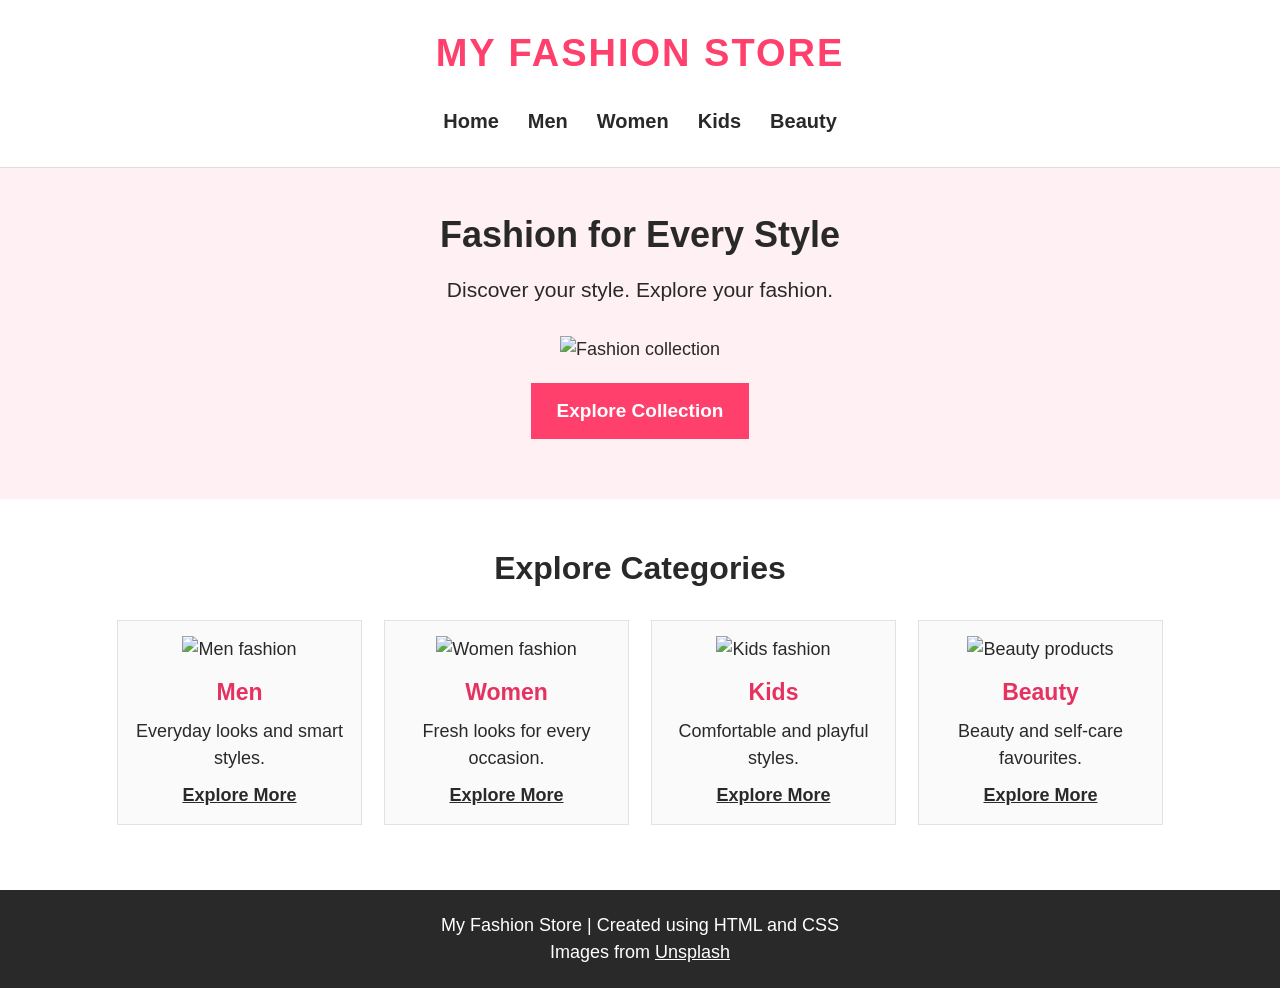
==== index.html @ 070bb487 "Add files via upload" ====
<!DOCTYPE html>
<html lang="en">
<head>
    <meta charset="UTF-8">
    <meta name="viewport" content="width=device-width, initial-scale=1.0">
    <title>My Fashion Store</title>
    <link rel="stylesheet" href="style.css">
</head>
<body>

    <header>
        <h1>MY FASHION STORE</h1>

        <nav>
            <a href="index.html">Home</a>
            <a href="men.html">Men</a>
            <a href="women.html">Women</a>
            <a href="kids.html">Kids</a>
            <a href="beauty.html">Beauty</a>
        </nav>
    </header>

    <main>
        <section class="welcome">
            <h2>Fashion for Every Style</h2>
            <p>Discover your style. Explore your fashion.</p>

            <img class="hero-image"
            src="https://images.unsplash.com/photo-1529139574466-a303027c1d8b?auto=format&fit=crop&w=1400&q=85"
            alt="Fashion collection">

            <p>
                <a class="shop-button" href="women.html">
                    Explore Collection
                </a>
            </p>
        </section>

        <section class="categories">
            <h2>Explore Categories</h2>

            <div class="category-list">

                <div class="category">
                    <img src="https://images.unsplash.com/photo-1516257984-b1b4d707412e?auto=format&fit=crop&w=600&q=80" alt="Men fashion">
                    <h3>Men</h3>
                    <p>Everyday looks and smart styles.</p>
                    <a href="men.html">Explore More</a>
                </div>

                <div class="category">
                    <img src="https://images.unsplash.com/photo-1539109136881-3be0616acf4b?auto=format&fit=crop&w=600&q=80" alt="Women fashion">
                    <h3>Women</h3>
                    <p>Fresh looks for every occasion.</p>
                    <a href="women.html">Explore More</a>
                </div>

                <div class="category">
                    <img src="https://images.unsplash.com/photo-1503919005314-30d93d07d823?auto=format&fit=crop&w=600&q=80" alt="Kids fashion">
                    <h3>Kids</h3>
                    <p>Comfortable and playful styles.</p>
                    <a href="kids.html">Explore More</a>
                </div>

                <div class="category">
                    <img src="https://images.unsplash.com/photo-1596462502278-27bfdc403348?auto=format&fit=crop&w=600&q=80" alt="Beauty products">
                    <h3>Beauty</h3>
                    <p>Beauty and self-care favourites.</p>
                    <a href="beauty.html">Explore More</a>
                </div>

            </div>
        </section>
    </main>

    <footer>
        <p>My Fashion Store | Created using HTML and CSS</p>
        <p>Images from <a href="https://unsplash.com/">Unsplash</a></p>
    </footer>

</body>
</html>
---- style.css ----
* {
    margin: 0;
    padding: 0;
    box-sizing: border-box;
}

body {
    font-family: Arial, sans-serif;
    background-color: #ffffff;
    color: #292929;
    font-size: 18px;
    line-height: 1.5;
}

/* Header */

header {
    background-color: white;
    padding: 25px 18px;
    text-align: center;
    border-bottom: 1px solid #dddddd;
}

header h1 {
    color: #ff3f6c;
    font-size: 38px;
    letter-spacing: 2px;
    margin-bottom: 18px;
}

/* Navigation */

nav a {
    display: inline-block;
    text-decoration: none;
    color: #292929;
    margin: 6px 12px;
    font-size: 20px;
    font-weight: bold;
}

nav a:hover {
    color: #ff3f6c;
}

/* Home Banner */

.welcome {
    background-color: #fff0f4;
    text-align: center;
    padding: 40px 20px;
}

.welcome h2 {
    font-size: 36px;
    margin-bottom: 12px;
}

.welcome p {
    font-size: 21px;
    margin-bottom: 20px;
}

.hero-image {
    width: 88%;
    height: 350px;
    object-fit: cover;
    margin: 10px 0 20px;
}

.shop-button {
    display: inline-block;
    background-color: #ff3f6c;
    color: white;
    padding: 14px 26px;
    text-decoration: none;
    font-size: 19px;
    font-weight: bold;
}

.shop-button:hover {
    background-color: #d92d57;
}

/* Categories and Products */

.categories,
.collection {
    padding: 45px 22px;
    text-align: center;
}

.categories h2,
.collection h2 {
    font-size: 32px;
    margin-bottom: 28px;
}

.category-list,
.product-list {
    display: flex;
    justify-content: center;
    gap: 22px;
    flex-wrap: wrap;
}

.category,
.product {
    background-color: #fafafa;
    border: 1px solid #e2e2e2;
    padding: 15px;
    width: 245px;
    text-align: center;
}

.category img {
    width: 100%;
    height: 200px;
    object-fit: cover;
    margin-bottom: 12px;
}

.product img {
    width: 100%;
    height: 250px;
    object-fit: cover;
    margin-bottom: 12px;
}

.category h3,
.product h3 {
    color: #e63260;
    font-size: 23px;
    margin-bottom: 8px;
}

.category p,
.product p {
    font-size: 18px;
    margin-bottom: 10px;
}

.category a,
.product a {
    color: #292929;
    font-weight: bold;
}

.price {
    font-weight: bold;
    font-size: 19px;
}

/* Collection Heading */

.collection-intro {
    background-color: #fff0f4;
    text-align: center;
    padding: 35px 18px;
}

.collection-intro h2 {
    font-size: 35px;
    margin-bottom: 8px;
}

.collection-intro p {
    font-size: 20px;
}

/* Footer */

footer {
    background-color: #292929;
    color: white;
    text-align: center;
    padding: 22px;
    margin-top: 20px;
}

footer a {
    color: white;
}

/* Mobile Screen */

@media (max-width: 600px) {
    header h1 {
        font-size: 29px;
    }

    nav a {
        font-size: 17px;
        margin: 5px 8px;
    }

    .hero-image {
        width: 100%;
        height: 230px;
    }

    .category,
    .product {
        width: 100%;
        max-width: 340px;
    }
}
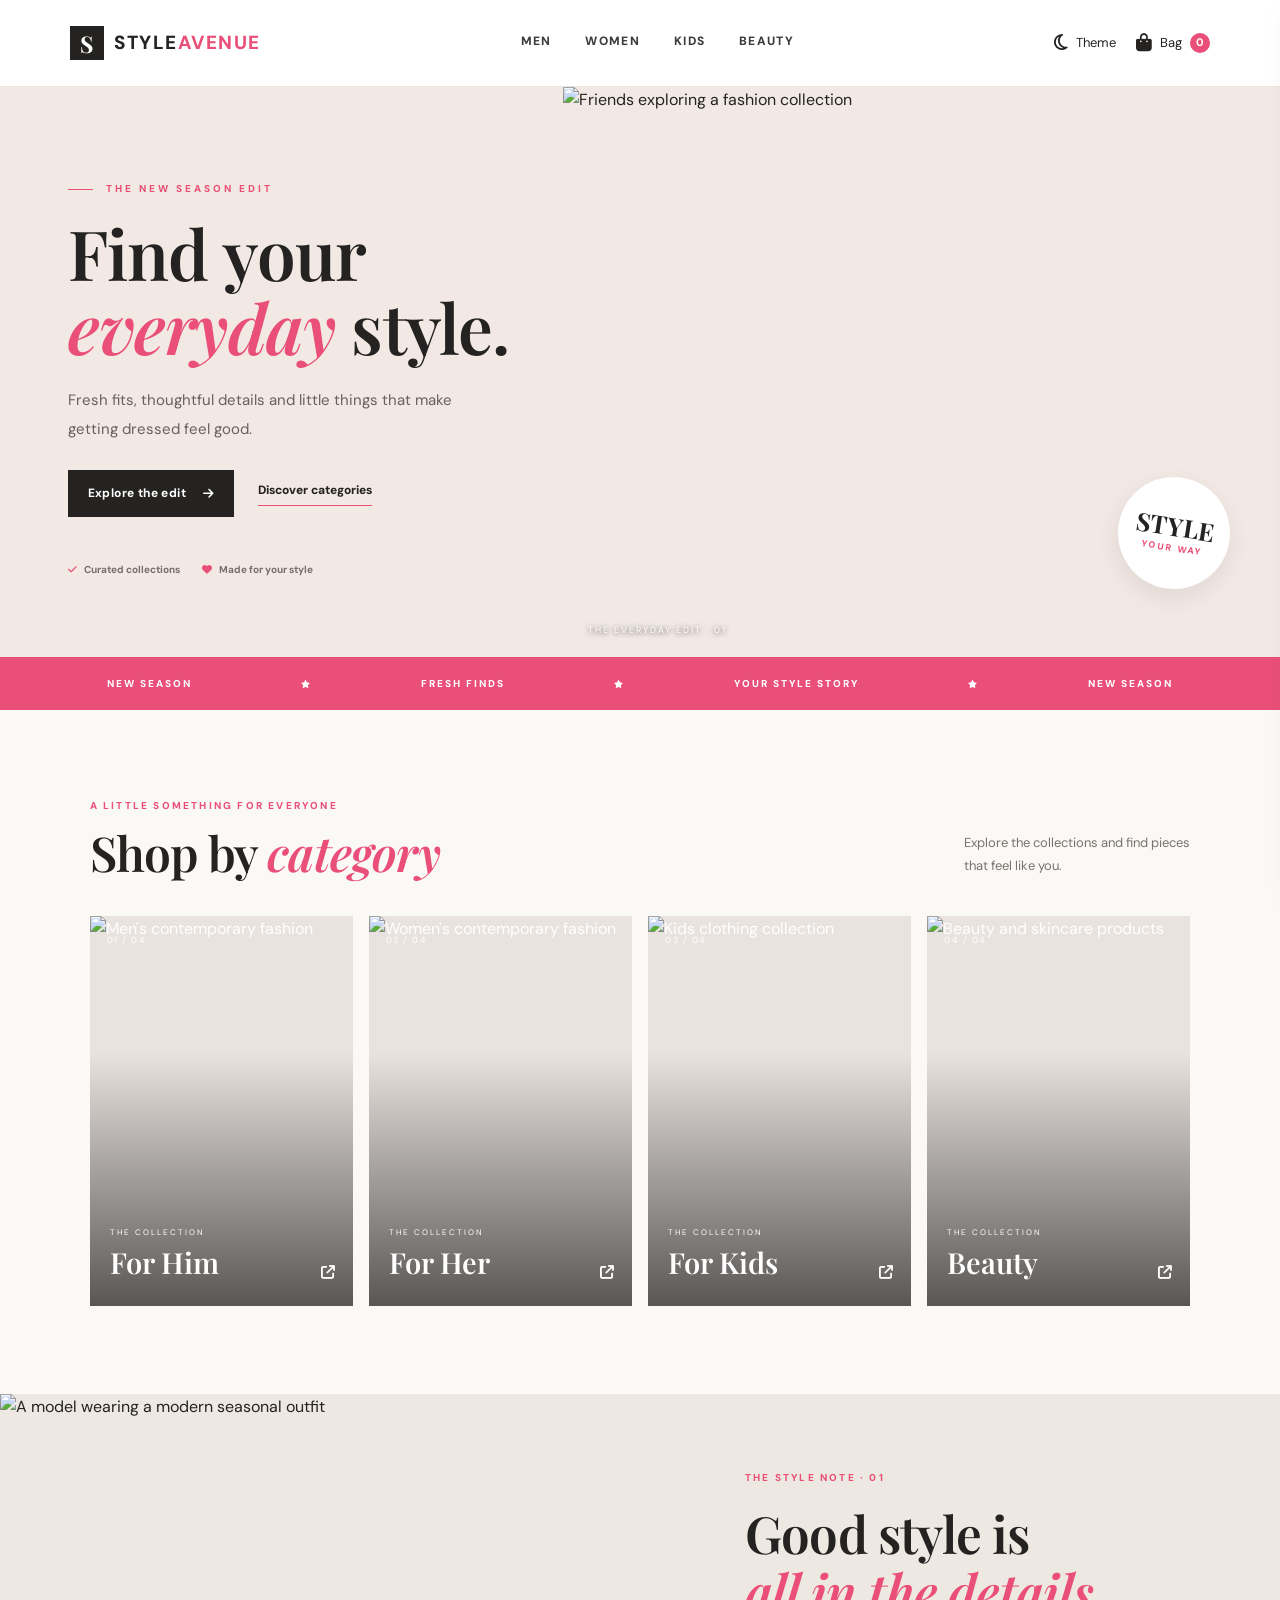
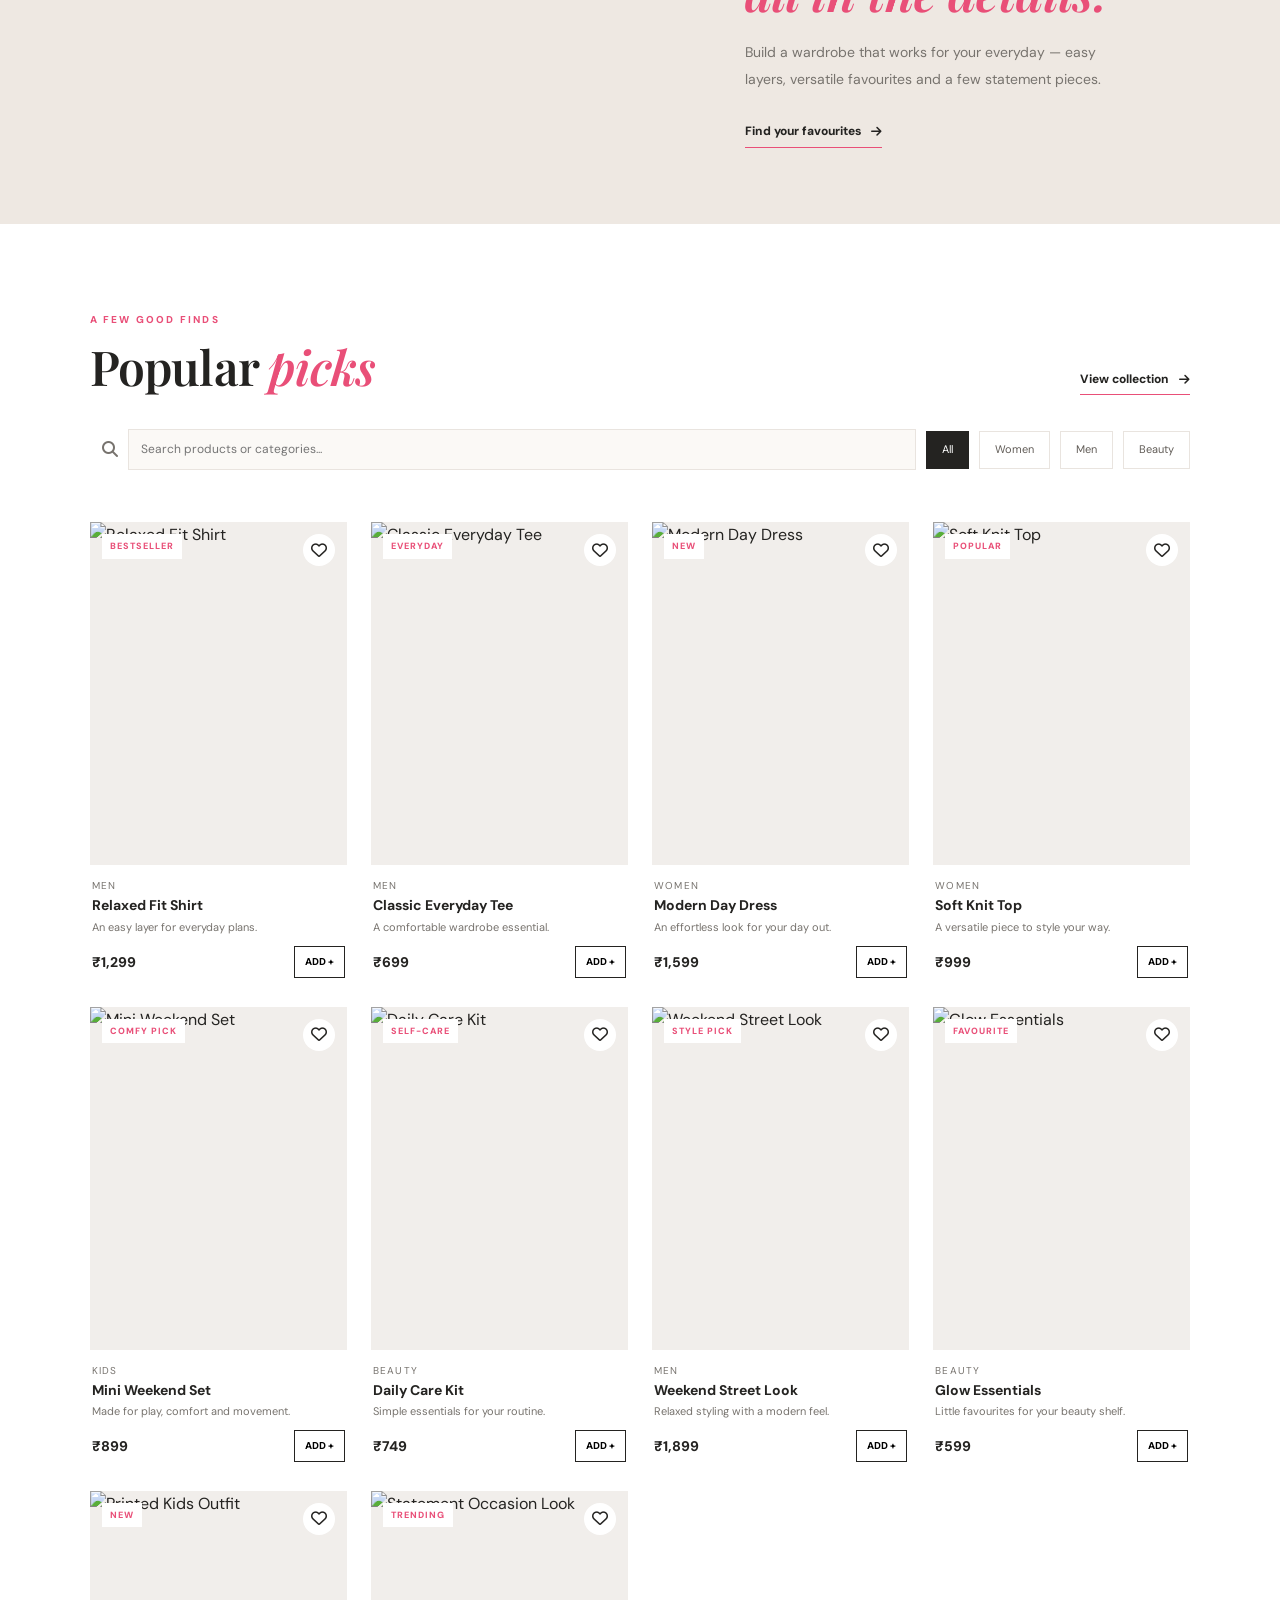
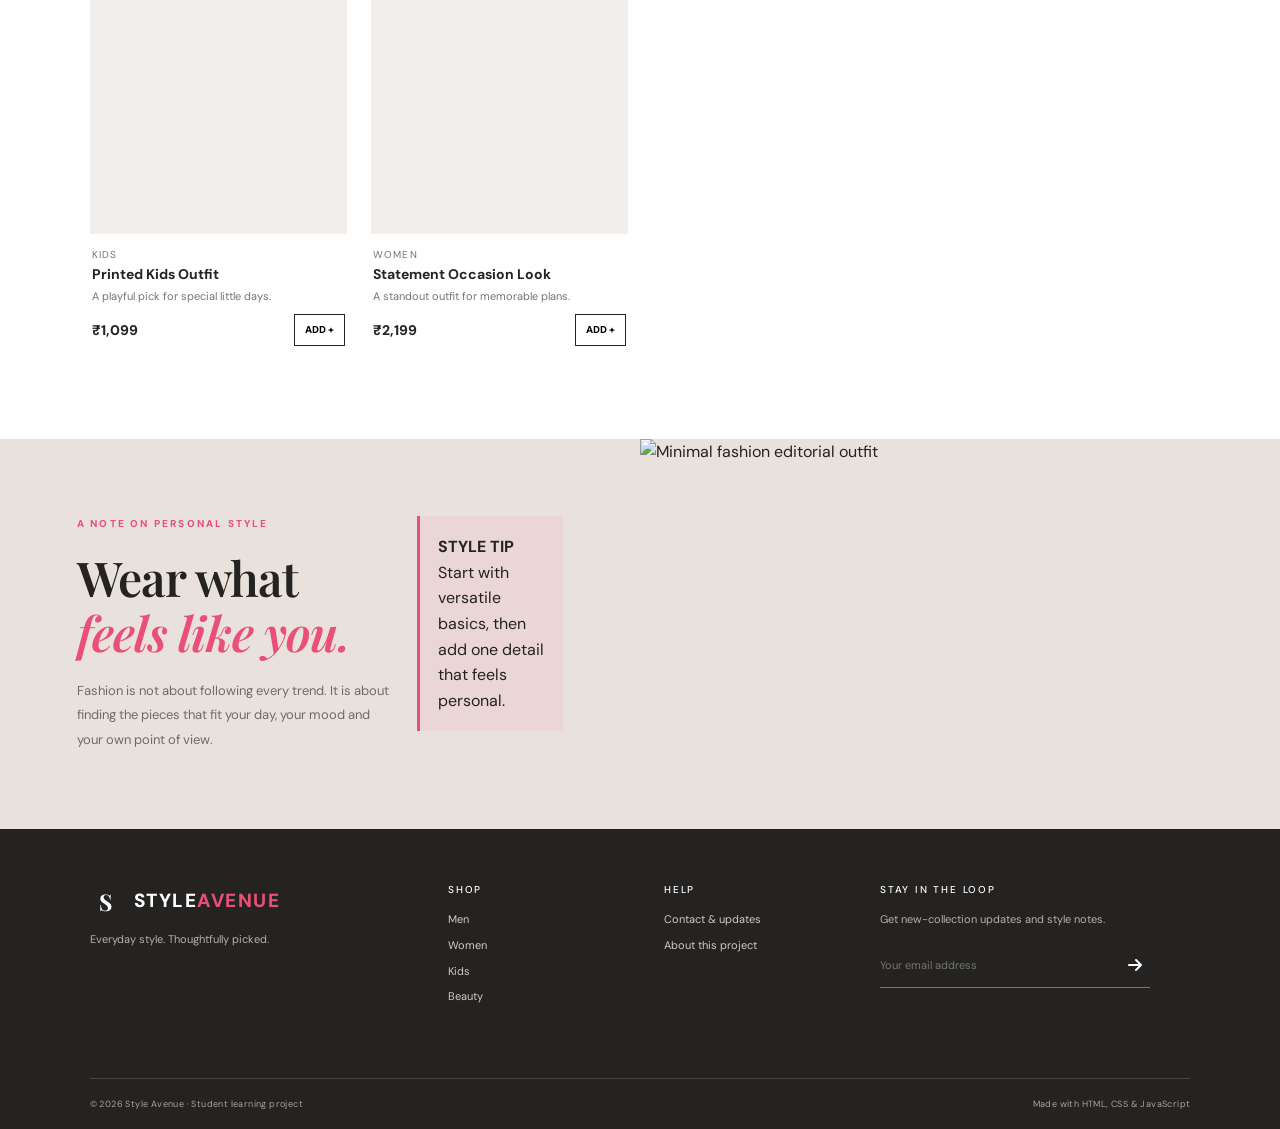
==== commit 5fd2ad79: "Updated Myntra Clone with CSS and JavaScript" ====
--- a/index.html
+++ b/index.html
@@ -1,84 +1,174 @@
-
-<!DOCTYPE html>
-<html lang="en">
-<head>
-    <meta charset="UTF-8">
-    <meta name="viewport" content="width=device-width, initial-scale=1.0">
-    <title>My Fashion Store</title>
-    <link rel="stylesheet" href="style.css">
-</head>
-<body>
-
-    <header>
-        <h1>MY FASHION STORE</h1>
-
-        <nav>
-            <a href="index.html">Home</a>
-            <a href="men.html">Men</a>
-            <a href="women.html">Women</a>
-            <a href="kids.html">Kids</a>
-            <a href="beauty.html">Beauty</a>
-        </nav>
-    </header>
-
-    <main>
-        <section class="welcome">
-            <h2>Fashion for Every Style</h2>
-            <p>Discover your style. Explore your fashion.</p>
-
-            <img class="hero-image"
-            src="https://images.unsplash.com/photo-1529139574466-a303027c1d8b?auto=format&fit=crop&w=1400&q=85"
-            alt="Fashion collection">
-
-            <p>
-                <a class="shop-button" href="women.html">
-                    Explore Collection
-                </a>
-            </p>
-        </section>
-
-        <section class="categories">
-            <h2>Explore Categories</h2>
-
-            <div class="category-list">
-
-                <div class="category">
-                    <img src="https://images.unsplash.com/photo-1516257984-b1b4d707412e?auto=format&fit=crop&w=600&q=80" alt="Men fashion">
-                    <h3>Men</h3>
-                    <p>Everyday looks and smart styles.</p>
-                    <a href="men.html">Explore More</a>
-                </div>
-
-                <div class="category">
-                    <img src="https://images.unsplash.com/photo-1539109136881-3be0616acf4b?auto=format&fit=crop&w=600&q=80" alt="Women fashion">
-                    <h3>Women</h3>
-                    <p>Fresh looks for every occasion.</p>
-                    <a href="women.html">Explore More</a>
-                </div>
-
-                <div class="category">
-                    <img src="https://images.unsplash.com/photo-1503919005314-30d93d07d823?auto=format&fit=crop&w=600&q=80" alt="Kids fashion">
-                    <h3>Kids</h3>
-                    <p>Comfortable and playful styles.</p>
-                    <a href="kids.html">Explore More</a>
-                </div>
-
-                <div class="category">
-                    <img src="https://images.unsplash.com/photo-1596462502278-27bfdc403348?auto=format&fit=crop&w=600&q=80" alt="Beauty products">
-                    <h3>Beauty</h3>
-                    <p>Beauty and self-care favourites.</p>
-                    <a href="beauty.html">Explore More</a>
-                </div>
-
-            </div>
-        </section>
-    </main>
-
-    <footer>
-        <p>My Fashion Store | Created using HTML and CSS</p>
-        <p>Images from <a href="https://unsplash.com/">Unsplash</a></p>
-    </footer>
-
-</body>
-</html>
-
+<!DOCTYPE html>
+<html lang="en">
+
+<head>
+  <meta charset="UTF-8">
+  <meta name="viewport" content="width=device-width, initial-scale=1.0">
+  <meta name="description"
+    content="Explore thoughtfully selected fashion, everyday essentials and beauty at Style Avenue.">
+  <link rel="preconnect" href="https://fonts.googleapis.com">
+  <link rel="preconnect" href="https://fonts.gstatic.com" crossorigin>
+  <link
+    href="https://fonts.googleapis.com/css2?family=DM+Sans:wght@400;500;600;700;800&family=Playfair+Display:wght@600;700&display=swap"
+    rel="stylesheet">
+  <link rel="stylesheet" href="https://cdnjs.cloudflare.com/ajax/libs/font-awesome/6.5.2/css/all.min.css">
+  <link href="https://cdn.jsdelivr.net/npm/bootstrap@5.3.3/dist/css/bootstrap.min.css" rel="stylesheet">
+  <link rel="stylesheet" href="style.css">
+  <title>Style Avenue | Fashion & Lifestyle</title>
+  <style>
+    /* Internal CSS example: a small home-page-only detail */
+    .home-eyebrow {
+      letter-spacing: 3px;
+    }
+  </style>
+</head>
+
+<body data-page="home">
+  <header class="site-header">
+    <div class="top-line container-fluid">
+      <a class="brand" href="index.html" aria-label="Style Avenue home"><span
+          class="brand-mark">S</span><span>STYLE<span class="brand-accent">AVENUE</span></span></a>
+      <nav class="main-nav" aria-label="Main navigation">
+        <a href="men.html">MEN</a><a href="women.html">WOMEN</a><a href="kids.html">KIDS</a><a
+          href="beauty.html">BEAUTY</a>
+      </nav>
+      <div class="header-actions"><button class="icon-action" id="themeButton" type="button"
+          aria-label="Change theme"><i class="fa-regular fa-moon"></i><span>Theme</span></button><button
+          class="icon-action cart-action" id="cartButton" type="button"><i
+            class="fa-solid fa-bag-shopping"></i><span>Bag</span><b id="cartCount">0</b></button></div>
+    </div>
+    <div class="mobile-nav"><a href="index.html">Home</a><a href="men.html">Men</a><a href="women.html">Women</a><a
+        href="kids.html">Kids</a><a href="beauty.html">Beauty</a></div>
+  </header>
+  <main>
+    <section class="hero-section">
+      <div class="hero-copy">
+        <p class="eyebrow home-eyebrow"><span></span> THE NEW SEASON EDIT</p>
+        <h1>Find your<br><em>everyday</em> style.</h1>
+        <p class="hero-description">Fresh fits, thoughtful details and little things that make getting dressed feel
+          good.</p>
+        <div class="hero-buttons"><a class="primary-button" href="women.html">Explore the edit <i
+              class="fa-solid fa-arrow-right"></i></a><a class="text-link" href="#categories">Discover categories</a>
+        </div>
+        <div class="hero-proof"><span><i class="fa-solid fa-check"></i> Curated collections</span><span><i
+              class="fa-solid fa-heart"></i> Made for your style</span></div>
+      </div>
+      <div class="hero-visual"><img
+          src="https://images.unsplash.com/photo-1483985988355-763728e1935b?auto=format&fit=crop&w=1200&q=85"
+          alt="Friends exploring a fashion collection">
+        <div class="hero-sticker"><strong>STYLE</strong><span style="color:#e94f78;">YOUR WAY</span></div>
+        <div class="hero-caption">THE EVERYDAY EDIT · 01</div>
+      </div>
+    </section>
+    <section class="ticker"><span>NEW SEASON</span><i class="fa-solid fa-star"></i><span>FRESH FINDS</span><i
+        class="fa-solid fa-star"></i><span>YOUR STYLE STORY</span><i class="fa-solid fa-star"></i><span>NEW
+        SEASON</span></section>
+    <section class="category-section section-wrap" id="categories">
+      <div class="section-heading">
+        <div>
+          <p class="eyebrow">A LITTLE SOMETHING FOR EVERYONE</p>
+          <h2>Shop by <em>category</em></h2>
+        </div>
+        <p>Explore the collections and find pieces<br>that feel like you.</p>
+      </div>
+      <div class="category-grid">
+        <a class="category-tile tile-men" href="men.html"><img
+            src="https://images.unsplash.com/photo-1516257984-b1b4d707412e?auto=format&fit=crop&w=900&q=85"
+            alt="Men's contemporary fashion"><span class="tile-number">01 / 04</span><span class="tile-label"><small>THE
+              COLLECTION</small><strong>For Him</strong><i
+              class="fa-solid fa-arrow-up-right-from-square"></i></span></a>
+        <a class="category-tile tile-women" href="women.html"><img
+            src="https://images.unsplash.com/photo-1539109136881-3be0616acf4f?auto=format&fit=crop&w=900&q=85"
+            alt="Women's contemporary fashion"><span class="tile-number">02 / 04</span><span
+            class="tile-label"><small>THE COLLECTION</small><strong>For Her</strong><i
+              class="fa-solid fa-arrow-up-right-from-square"></i></span></a>
+        <a class="category-tile tile-kids" href="kids.html"><img
+            src="https://images.unsplash.com/photo-1503919005314-30d93d07d823?auto=format&fit=crop&w=900&q=85"
+            alt="Kids clothing collection"><span class="tile-number">03 / 04</span><span class="tile-label"><small>THE
+              COLLECTION</small><strong>For Kids</strong><i
+              class="fa-solid fa-arrow-up-right-from-square"></i></span></a>
+        <a class="category-tile tile-beauty" href="beauty.html"><img
+            src="https://images.unsplash.com/photo-1596462502278-27bfdc403348?auto=format&fit=crop&w=900&q=85"
+            alt="Beauty and skincare products"><span class="tile-number">04 / 04</span><span
+            class="tile-label"><small>THE COLLECTION</small><strong>Beauty</strong><i
+              class="fa-solid fa-arrow-up-right-from-square"></i></span></a>
+      </div>
+    </section>
+    <section class="home-feature">
+      <div class="feature-image"><img
+          src="https://images.unsplash.com/photo-1529139574466-a303027c1d8b?auto=format&fit=crop&w=1100&q=85"
+          alt="A model wearing a modern seasonal outfit"></div>
+      <div class="feature-copy">
+        <p class="eyebrow">THE STYLE NOTE · 01</p>
+        <h2>Good style is<br><em>all in the details.</em></h2>
+        <p>Build a wardrobe that works for your everyday — easy layers, versatile favourites and a few statement pieces.
+        </p><a class="text-link" href="women.html">Find your favourites <i class="fa-solid fa-arrow-right"></i></a>
+      </div>
+    </section>
+    <section class="product-section section-wrap">
+      <div class="section-heading">
+        <div>
+          <p class="eyebrow">A FEW GOOD FINDS</p>
+          <h2>Popular <em>picks</em></h2>
+        </div><a class="text-link" href="women.html">View collection <i class="fa-solid fa-arrow-right"></i></a>
+      </div>
+      <div class="filter-bar"><label for="productSearch"><i class="fa-solid fa-magnifying-glass"></i></label><input
+          id="productSearch" type="search" placeholder="Search products or categories..."><button
+          class="filter-chip active" data-filter="all">All</button><button class="filter-chip"
+          data-filter="women">Women</button><button class="filter-chip" data-filter="men">Men</button><button
+          class="filter-chip" data-filter="beauty">Beauty</button></div>
+      <div class="product-grid row g-4" id="productGrid"></div>
+      <p class="no-results" id="noResults">No products match your search. Try another word.</p>
+    </section>
+    <section class="editorial-strip">
+      <div class="editorial-copy">
+        <aside class="style-tip"><strong>STYLE TIP</strong><br>Start with versatile basics, then add one detail that
+          feels personal.</aside>
+        <p class="eyebrow">A NOTE ON PERSONAL STYLE</p>
+        <h2>Wear what<br><em>feels like you.</em></h2>
+        <p class="editorial-text">Fashion is not about following every trend. It is about finding the pieces that fit
+          your day, your mood and your own point of view.</p>
+      </div><img src="https://images.unsplash.com/photo-1485230895905-ec40ba36b9bc?auto=format&fit=crop&w=1000&q=85"
+        alt="Minimal fashion editorial outfit">
+    </section>
+  </main>
+  <footer class="site-footer">
+    <div class="footer-main container-fluid">
+      <div><a class="brand footer-brand" href="index.html"><span class="brand-mark">S</span><span>STYLE<span
+              class="brand-accent">AVENUE</span></span></a>
+        <p>Everyday style. Thoughtfully picked.</p>
+      </div>
+      <div>
+        <h3>SHOP</h3><a href="men.html">Men</a><a href="women.html">Women</a><a href="kids.html">Kids</a><a
+          href="beauty.html">Beauty</a>
+      </div>
+      <div>
+        <h3>HELP</h3><a href="#newsletter">Contact & updates</a><a href="#footer-note">About this project</a>
+      </div>
+      <div>
+        <h3>STAY IN THE LOOP</h3>
+        <p>Get new-collection updates and style notes.</p>
+        <form id="newsletterForm" class="newsletter-form"><label class="visually-hidden" for="emailInput">Email
+            address</label><input id="emailInput" type="email" placeholder="Your email address" required><button
+            type="submit" aria-label="Subscribe"><i class="fa-solid fa-arrow-right"></i></button></form>
+        <p id="formMessage" class="form-message" aria-live="polite"></p>
+      </div>
+    </div>
+    <div class="footer-bottom" id="footer-note"><span>© 2026 Style Avenue · Student learning project</span><span>Made
+        with HTML, CSS & JavaScript</span></div>
+  </footer>
+  <div class="toast" id="toast" role="status" aria-live="polite"></div>
+  <div class="cart-panel" id="cartPanel" aria-label="Shopping bag">
+    <div class="cart-panel-head">
+      <h2>Your Bag</h2><button id="closeCart" aria-label="Close bag"><i class="fa-solid fa-xmark"></i></button>
+    </div>
+    <div id="cartItems">
+      <p class="empty-cart">Your bag is waiting for something lovely.</p>
+    </div>
+    <div class="cart-total"><span>Subtotal</span><strong id="cartTotal">₹0</strong></div>
+    <p class="demo-note">Demo bag only — checkout and payment are not enabled.</p>
+  </div>
+  <script src="script.js"></script>
+</body>
+
+</html>
--- a/style.css
+++ b/style.css
@@ -1,208 +1,1167 @@
-
-* {
-    margin: 0;
-    padding: 0;
-    box-sizing: border-box;
-}
-
-body {
-    font-family: Arial, sans-serif;
-    background-color: #ffffff;
-    color: #292929;
-    font-size: 18px;
-    line-height: 1.5;
-}
-
-/* Header */
-
-header {
-    background-color: white;
-    padding: 25px 18px;
-    text-align: center;
-    border-bottom: 1px solid #dddddd;
-}
-
-header h1 {
-    color: #ff3f6c;
-    font-size: 38px;
-    letter-spacing: 2px;
-    margin-bottom: 18px;
-}
-
-/* Navigation */
-
-nav a {
-    display: inline-block;
-    text-decoration: none;
-    color: #292929;
-    margin: 6px 12px;
-    font-size: 20px;
-    font-weight: bold;
-}
-
-nav a:hover {
-    color: #ff3f6c;
-}
-
-/* Home Banner */
-
-.welcome {
-    background-color: #fff0f4;
-    text-align: center;
-    padding: 40px 20px;
-}
-
-.welcome h2 {
-    font-size: 36px;
-    margin-bottom: 12px;
-}
-
-.welcome p {
-    font-size: 21px;
-    margin-bottom: 20px;
-}
-
-.hero-image {
-    width: 88%;
-    height: 350px;
-    object-fit: cover;
-    margin: 10px 0 20px;
-}
-
-.shop-button {
-    display: inline-block;
-    background-color: #ff3f6c;
-    color: white;
-    padding: 14px 26px;
-    text-decoration: none;
-    font-size: 19px;
-    font-weight: bold;
-}
-
-.shop-button:hover {
-    background-color: #d92d57;
-}
-
-/* Categories and Products */
-
-.categories,
-.collection {
-    padding: 45px 22px;
-    text-align: center;
-}
-
-.categories h2,
-.collection h2 {
-    font-size: 32px;
-    margin-bottom: 28px;
-}
-
-.category-list,
-.product-list {
-    display: flex;
-    justify-content: center;
-    gap: 22px;
-    flex-wrap: wrap;
-}
-
-.category,
-.product {
-    background-color: #fafafa;
-    border: 1px solid #e2e2e2;
-    padding: 15px;
-    width: 245px;
-    text-align: center;
-}
-
-.category img {
-    width: 100%;
-    height: 200px;
-    object-fit: cover;
-    margin-bottom: 12px;
-}
-
-.product img {
-    width: 100%;
-    height: 250px;
-    object-fit: cover;
-    margin-bottom: 12px;
-}
-
-.category h3,
-.product h3 {
-    color: #e63260;
-    font-size: 23px;
-    margin-bottom: 8px;
-}
-
-.category p,
-.product p {
-    font-size: 18px;
-    margin-bottom: 10px;
-}
-
-.category a,
-.product a {
-    color: #292929;
-    font-weight: bold;
-}
-
-.price {
-    font-weight: bold;
-    font-size: 19px;
-}
-
-/* Collection Heading */
-
-.collection-intro {
-    background-color: #fff0f4;
-    text-align: center;
-    padding: 35px 18px;
-}
-
-.collection-intro h2 {
-    font-size: 35px;
-    margin-bottom: 8px;
-}
-
-.collection-intro p {
-    font-size: 20px;
-}
-
-/* Footer */
-
-footer {
-    background-color: #292929;
-    color: white;
-    text-align: center;
-    padding: 22px;
-    margin-top: 20px;
-}
-
-footer a {
-    color: white;
-}
-
-/* Mobile Screen */
-
-@media (max-width: 600px) {
-    header h1 {
-        font-size: 29px;
-    }
-
-    nav a {
-        font-size: 17px;
-        margin: 5px 8px;
-    }
-
-    .hero-image {
-        width: 100%;
-        height: 230px;
-    }
-
-    .category,
-    .product {
-        width: 100%;
-        max-width: 340px;
-    }
-}
+/* STYLE AVENUE — shared stylesheet */
+/* Universal selector and element selectors */
+* {
+    margin: 0;
+    padding: 0;
+    box-sizing: border-box;
+}
+
+:root {
+    --ink: #242321;
+    --muted: #77736e;
+    --paper: #fbf9f6;
+    --pink: #e94f78;
+    --rose: #f8e8e9;
+    --line: #e9e4df;
+    --serif: 'Playfair Display', Georgia, serif;
+}
+
+html {
+    scroll-behavior: smooth;
+}
+
+body {
+    font-family: 'DM Sans', Arial, sans-serif;
+    color: var(--ink);
+    background: var(--paper);
+    font-size: 16px;
+    line-height: 1.6;
+}
+
+a {
+    color: inherit;
+    text-decoration: none;
+}
+
+img {
+    display: block;
+    max-width: 100%;
+}
+
+button,
+input {
+    font: inherit;
+}
+
+button {
+    cursor: pointer;
+}
+
+/* Group selector */
+h1,
+h2,
+h3,
+p {
+    margin-top: 0;
+}
+
+.container-fluid {
+    padding-left: 5.5%;
+    padding-right: 5.5%;
+}
+
+.site-header {
+    background: rgba(255, 255, 255, .96);
+    border-bottom: 1px solid var(--line);
+    position: relative;
+    z-index: 5;
+}
+
+.top-line {
+    min-height: 86px;
+    display: flex;
+    align-items: center;
+    justify-content: space-between;
+    gap: 24px;
+}
+
+.brand {
+    display: inline-flex;
+    align-items: center;
+    gap: 10px;
+    font-size: 19px;
+    font-weight: 800;
+    letter-spacing: 1.5px;
+    white-space: nowrap;
+}
+
+.brand-mark {
+    width: 34px;
+    height: 34px;
+    display: inline-grid;
+    place-items: center;
+    background: var(--ink);
+    color: white;
+    font-family: var(--serif);
+    font-size: 23px;
+    font-weight: 700;
+}
+
+.brand-accent {
+    color: var(--pink);
+}
+
+.main-nav {
+    display: flex;
+    flex-grow: 1;
+    align-items: center;
+    justify-content: center;
+    gap: 34px;
+}
+
+/* Descendant selector and ID selector */
+.site-header nav a {
+    transition: color .2s;
+}
+
+#footer-note {
+    letter-spacing: .4px;
+}
+
+.main-nav a {
+    color: #3d3a37;
+    font-size: 12px;
+    font-weight: 800;
+    letter-spacing: 1.3px;
+    padding: 32px 0;
+    border-bottom: 2px solid transparent;
+}
+
+.main-nav a:hover,
+.main-nav a:focus {
+    color: var(--pink);
+    border-color: var(--pink);
+}
+
+.header-actions {
+    display: flex;
+    flex-shrink: 0;
+    align-items: center;
+    gap: 20px;
+}
+
+.icon-action {
+    border: 0;
+    background: transparent;
+    color: var(--ink);
+    display: flex;
+    align-items: center;
+    gap: 8px;
+    font-size: 13px;
+}
+
+.icon-action i {
+    font-size: 18px;
+}
+
+.cart-action b {
+    background: var(--pink);
+    color: white;
+    border-radius: 50%;
+    min-width: 20px;
+    height: 20px;
+    display: inline-grid;
+    place-items: center;
+    font-size: 11px;
+}
+
+.mobile-nav {
+    display: none;
+}
+
+.hero-section {
+    display: grid;
+    grid-template-columns: .88fr 1.12fr;
+    min-height: 570px;
+    background: #f2e8e4;
+}
+
+.hero-copy {
+    padding: 80px 8% 65px 12%;
+    align-self: center;
+}
+
+.eyebrow {
+    color: var(--pink);
+    font-size: 10px;
+    font-weight: 800;
+    letter-spacing: 2.2px;
+    margin-bottom: 18px;
+}
+
+.eyebrow span {
+    display: inline-block;
+    width: 25px;
+    height: 1px;
+    background: var(--pink);
+    vertical-align: middle;
+    margin-right: 8px;
+}
+
+h1,
+h2 {
+    font-family: var(--serif);
+    font-weight: 600;
+    letter-spacing: -.8px;
+}
+
+.hero-copy h1 {
+    font-size: clamp(48px, 5.4vw, 76px);
+    line-height: 1.08;
+    margin-bottom: 22px;
+}
+
+h1 em,
+h2 em {
+    color: var(--pink);
+    font-weight: 600;
+}
+
+.hero-description {
+    color: #68615d;
+    max-width: 390px;
+    font-size: 15px;
+    line-height: 1.9;
+    margin-bottom: 27px;
+}
+
+.hero-buttons {
+    display: flex;
+    align-items: center;
+    gap: 24px;
+    flex-wrap: wrap;
+}
+
+.primary-button {
+    display: inline-flex;
+    align-items: center;
+    gap: 17px;
+    padding: 14px 20px;
+    background: var(--ink);
+    color: white;
+    font-size: 12px;
+    font-weight: 700;
+    letter-spacing: .4px;
+    transition: .2s;
+}
+
+.primary-button:hover {
+    background: var(--pink);
+    color: white;
+}
+
+.text-link {
+    display: inline-flex;
+    align-items: center;
+    gap: 10px;
+    color: var(--ink);
+    font-size: 12px;
+    font-weight: 800;
+    border-bottom: 1px solid var(--pink);
+    padding-bottom: 5px;
+}
+
+.text-link:hover {
+    color: var(--pink);
+}
+
+.hero-proof {
+    display: flex;
+    gap: 22px;
+    margin-top: 45px;
+    color: #756e69;
+    font-size: 10px;
+    font-weight: 700;
+    flex-wrap: wrap;
+}
+
+.hero-proof i {
+    color: var(--pink);
+    margin-right: 5px;
+}
+
+.hero-visual {
+    min-height: 570px;
+    position: relative;
+    overflow: hidden;
+}
+
+.hero-visual img {
+    width: 100%;
+    height: 100%;
+    object-fit: cover;
+    object-position: center 35%;
+}
+
+.hero-sticker {
+    position: absolute;
+    right: 7%;
+    bottom: 12%;
+    width: 112px;
+    height: 112px;
+    border-radius: 50%;
+    background: #fff;
+    display: flex;
+    flex-direction: column;
+    justify-content: center;
+    align-items: center;
+    transform: rotate(9deg);
+    box-shadow: 0 8px 25px rgba(0, 0, 0, .08);
+}
+
+.hero-sticker strong {
+    font-family: var(--serif);
+    font-size: 25px;
+    line-height: 1.2;
+}
+
+.hero-sticker span {
+    color: var(--pink);
+    font-size: 9px;
+    letter-spacing: 2px;
+    font-weight: 800;
+}
+
+.hero-caption {
+    position: absolute;
+    bottom: 20px;
+    left: 25px;
+    color: white;
+    font-size: 9px;
+    letter-spacing: 2px;
+    text-shadow: 0 1px 5px #333;
+}
+
+.ticker {
+    flex-direction: row;
+    align-content: center;
+    min-height: 53px;
+    background: var(--pink);
+    color: white;
+    display: flex;
+    justify-content: space-evenly;
+    align-items: center;
+    gap: 12px;
+    font-size: 10px;
+    font-weight: 800;
+    letter-spacing: 2px;
+    flex-wrap: wrap;
+    padding: 10px;
+}
+
+.ticker i {
+    font-size: 8px;
+}
+
+.section-wrap {
+    padding: 88px 7%;
+}
+
+.section-heading {
+    display: flex;
+    align-items: end;
+    justify-content: space-between;
+    gap: 25px;
+    margin-bottom: 34px;
+}
+
+.section-heading .eyebrow {
+    margin-bottom: 10px;
+}
+
+.section-heading h2 {
+    font-size: clamp(34px, 4vw, 48px);
+    margin: 0;
+    line-height: 1.2;
+}
+
+.section-heading>p {
+    color: var(--muted);
+    font-size: 13px;
+    line-height: 1.8;
+    margin-bottom: 4px;
+}
+
+.category-grid {
+    display: grid;
+    grid-template-columns: repeat(4, 1fr);
+    gap: 16px;
+}
+
+.category-tile {
+    position: relative;
+    height: 390px;
+    overflow: hidden;
+    background: #e9e3df;
+    color: white;
+}
+
+.category-tile:after {
+    content: '';
+    position: absolute;
+    inset: 35% 0 0;
+    background: linear-gradient(transparent, rgba(0, 0, 0, .62));
+}
+
+.category-tile img {
+    width: 100%;
+    height: 100%;
+    object-fit: cover;
+    transition: transform .5s;
+}
+
+.category-tile:hover img {
+    transform: scale(1.06);
+}
+
+.tile-number {
+    position: absolute;
+    top: 17px;
+    left: 17px;
+    z-index: 1;
+    font-size: 9px;
+    letter-spacing: 1.5px;
+}
+
+.tile-label {
+    align-self: end;
+    position: absolute;
+    bottom: 20px;
+    left: 20px;
+    right: 18px;
+    z-index: 1;
+    display: flex;
+    flex-direction: column;
+}
+
+.tile-label small {
+    font-size: 8px;
+    letter-spacing: 2px;
+}
+
+.tile-label strong {
+    font-family: var(--serif);
+    font-size: 29px;
+    font-weight: 600;
+}
+
+.tile-label i {
+    position: absolute;
+    right: 0;
+    bottom: 7px;
+    font-size: 14px;
+}
+
+.home-feature {
+    display: grid;
+    grid-template-columns: 1.05fr .95fr;
+    background: #eee8e2;
+    min-height: 430px;
+}
+
+.feature-image {
+    min-height: 430px;
+    overflow: hidden;
+}
+
+.feature-image img {
+    width: 100%;
+    height: 100%;
+    object-fit: cover;
+}
+
+.feature-copy {
+    padding: 65px 12%;
+    align-self: center;
+}
+
+.feature-copy h2 {
+    font-size: clamp(38px, 4vw, 54px);
+    line-height: 1.15;
+    margin-bottom: 18px;
+}
+
+.feature-copy>p:not(.eyebrow) {
+    color: var(--muted);
+    font-size: 14px;
+    line-height: 1.9;
+    margin-bottom: 25px;
+    max-width: 390px;
+}
+
+.product-section {
+    background: #fff;
+}
+
+.filter-bar {
+    display: flex;
+    align-items: center;
+    gap: 10px;
+    margin-bottom: 28px;
+    flex-wrap: wrap;
+}
+
+.filter-bar>label {
+    color: var(--muted);
+    padding-left: 12px;
+}
+
+.filter-bar input {
+    border: 1px solid var(--line);
+    background: var(--paper);
+    min-width: 220px;
+    flex: 1;
+    padding: 10px 12px;
+    outline: none;
+    font-size: 12px;
+}
+
+.filter-bar input:focus {
+    border-color: var(--pink);
+}
+
+.filter-chip {
+    background: white;
+    border: 1px solid var(--line);
+    padding: 9px 15px;
+    color: #625d58;
+    font-size: 11px;
+}
+
+.filter-chip.active,
+.filter-chip:hover {
+    background: var(--ink);
+    color: white;
+    border-color: var(--ink);
+}
+
+.product-grid {
+    margin-top: 0;
+}
+
+.product-card {
+    border: 0;
+    background: transparent;
+    height: 100%;
+}
+
+.product-image-wrap {
+    position: relative;
+    overflow: hidden;
+    background: #f1eeeb;
+    aspect-ratio: 3 / 4;
+}
+
+.product-image-wrap img {
+    width: 100%;
+    height: 100%;
+    object-fit: cover;
+    transition: transform .4s;
+}
+
+.product-card:hover .product-image-wrap img {
+    transform: scale(1.045);
+}
+
+.product-tag {
+    position: absolute;
+    top: 12px;
+    left: 12px;
+    padding: 5px 8px;
+    background: white;
+    color: var(--pink);
+    font-size: 9px;
+    font-weight: 800;
+    letter-spacing: 1px;
+}
+
+.wishlist-button {
+    position: absolute;
+    right: 12px;
+    top: 12px;
+    width: 32px;
+    height: 32px;
+    border: 0;
+    border-radius: 50%;
+    background: white;
+    color: var(--ink);
+}
+
+.wishlist-button.active {
+    color: var(--pink);
+}
+
+.product-info {
+    padding: 13px 2px 5px;
+}
+
+.product-category {
+    color: var(--muted);
+    font-size: 10px;
+    text-transform: uppercase;
+    letter-spacing: 1.2px;
+    margin-bottom: 3px;
+}
+
+.product-info h3 {
+    font-size: 14px;
+    font-weight: 700;
+    margin-bottom: 5px;
+}
+
+.product-description {
+    color: var(--muted);
+    font-size: 11px;
+    margin-bottom: 9px;
+}
+
+.product-bottom {
+    display: flex;
+    align-items: center;
+    justify-content: space-between;
+    gap: 8px;
+}
+
+.product-price {
+    font-size: 14px;
+    font-weight: 800;
+}
+
+.add-button {
+    border: 1px solid var(--ink);
+    background: transparent;
+    padding: 7px 10px;
+    font-size: 10px;
+    font-weight: 800;
+}
+
+.add-button:hover {
+    background: var(--ink);
+    color: white;
+}
+
+.no-results {
+    display: none;
+    color: var(--muted);
+    text-align: center;
+    padding: 30px;
+    font-size: 13px;
+}
+
+.editorial-strip {
+    background: #e9e2dc;
+    display: grid;
+    grid-template-columns: 1fr 1fr;
+    min-height: 390px;
+}
+
+.editorial-copy {
+    padding: 60px 12%;
+    align-self: center;
+}
+
+.editorial-copy h2 {
+    font-size: 48px;
+    line-height: 1.15;
+}
+
+.editorial-text {
+    max-width: 400px;
+    color: #716a64;
+    font-size: 13px;
+    line-height: 1.9;
+    margin: 18px 0 0;
+}
+
+.editorial-strip>img {
+    width: 100%;
+    height: 390px;
+    object-fit: cover;
+}
+
+/* Collection pages */
+.collection-hero {
+    display: grid;
+    grid-template-columns: 1fr 1fr;
+    min-height: 390px;
+    background: #f0e6e2;
+}
+
+.collection-hero-copy {
+    padding: 65px 8% 60px 14%;
+    align-self: center;
+}
+
+.collection-hero h1 {
+    font-size: clamp(46px, 5vw, 68px);
+    line-height: 1.05;
+    margin-bottom: 17px;
+}
+
+.collection-hero-copy>p:not(.eyebrow) {
+    color: var(--muted);
+    max-width: 390px;
+    font-size: 14px;
+    line-height: 1.9;
+    margin-bottom: 22px;
+}
+
+.collection-hero-image {
+    min-height: 390px;
+    overflow: hidden;
+}
+
+.collection-hero-image img {
+    width: 100%;
+    height: 100%;
+    object-fit: cover;
+}
+
+.collection-men {
+    background: #e8e9e6;
+}
+
+.collection-kids {
+    background: #f3e8df;
+}
+
+.collection-beauty {
+    background: #f3e5e7;
+}
+
+.collection-products {
+    background: white;
+}
+
+.result-count {
+    color: var(--muted);
+    font-size: 11px;
+    margin-left: auto;
+}
+
+.collection-note {
+    background: #f0e6e2;
+    text-align: center;
+    padding: 65px 20px;
+}
+
+.collection-note h2 {
+    font-size: 43px;
+    line-height: 1.15;
+    margin-bottom: 20px;
+}
+
+/* Float property: editorial side note on wide screens */
+.style-tip {
+    float: right;
+    width: 30%;
+    margin: 0 0 18px 24px;
+    padding: 18px;
+    background: rgba(233, 79, 120, .08);
+    border-left: 3px solid var(--pink);
+}
+
+.site-footer {
+    background: #252321;
+    color: white;
+    padding: 55px 7% 0;
+}
+
+.footer-main {
+    display: grid;
+    grid-template-columns: 1.25fr .7fr .7fr 1.2fr;
+    gap: 35px;
+    padding: 0 0 45px;
+}
+
+.footer-brand {
+    color: white;
+}
+
+.footer-main p {
+    color: #b7b0aa;
+    font-size: 11px;
+    margin-top: 12px;
+}
+
+.footer-main h3 {
+    font-size: 10px;
+    letter-spacing: 1.8px;
+    margin-bottom: 15px;
+}
+
+.footer-main>div>a:not(.brand) {
+    display: block;
+    color: #d0cbc6;
+    font-size: 11px;
+    margin: 8px 0;
+}
+
+.newsletter-form {
+    display: flex;
+    border-bottom: 1px solid #777;
+    max-width: 270px;
+}
+
+.newsletter-form input {
+    flex: 1;
+    min-width: 0;
+    background: transparent;
+    border: 0;
+    outline: 0;
+    color: white;
+    padding: 10px 0;
+    font-size: 11px;
+}
+
+.newsletter-form button {
+    background: transparent;
+    color: white;
+    border: 0;
+    padding: 8px;
+}
+
+.form-message {
+    min-height: 17px;
+    color: #f5a5b8 !important;
+}
+
+.footer-bottom {
+    border-top: 1px solid #484441;
+    padding: 18px 0;
+    display: flex;
+    justify-content: space-between;
+    gap: 15px;
+    color: #aaa39d;
+    font-size: 9px;
+    letter-spacing: .4px;
+}
+
+/* Visibility property is used for the accessible hidden label */
+.visually-hidden {
+    position: absolute;
+    width: 1px;
+    height: 1px;
+    padding: 0;
+    margin: -1px;
+    overflow: hidden;
+    clip: rect(0, 0, 0, 0);
+    white-space: nowrap;
+    border: 0;
+}
+
+.toast {
+    position: fixed;
+    bottom: 22px;
+    left: 50%;
+    transform: translate(-50%, 20px);
+    background: var(--ink);
+    color: white;
+    padding: 12px 20px;
+    font-size: 12px;
+    opacity: 0;
+    visibility: hidden;
+    transition: .25s;
+    z-index: 20;
+}
+
+.toast.show {
+    opacity: 1;
+    visibility: visible;
+    transform: translate(-50%, 0);
+}
+
+.cart-panel {
+    position: fixed;
+    top: 0;
+    right: -420px;
+    width: min(390px, 100%);
+    height: 100vh;
+    background: white;
+    z-index: 30;
+    padding: 25px;
+    box-shadow: -8px 0 35px rgba(0, 0, 0, .12);
+    transition: right .3s;
+    overflow-y: auto;
+}
+
+.cart-panel.open {
+    right: 0;
+}
+
+.cart-panel-head {
+    display: flex;
+    justify-content: space-between;
+    align-items: center;
+    border-bottom: 1px solid var(--line);
+    padding-bottom: 15px;
+}
+
+.cart-panel-head h2 {
+    font-size: 27px;
+}
+
+.cart-panel-head button {
+    background: transparent;
+    border: 0;
+    font-size: 20px;
+}
+
+.empty-cart {
+    color: var(--muted);
+    font-size: 13px;
+    padding: 30px 0;
+}
+
+.cart-row {
+    display: flex;
+    justify-content: space-between;
+    gap: 12px;
+    border-bottom: 1px solid var(--line);
+    padding: 14px 0;
+    font-size: 12px;
+}
+
+.cart-total {
+    display: flex;
+    justify-content: space-between;
+    padding: 18px 0;
+    font-size: 14px;
+}
+
+.demo-note {
+    color: var(--muted);
+    font-size: 10px;
+    background: var(--paper);
+    padding: 10px;
+}
+
+.dark-theme {
+    --ink: #f4efea;
+    --paper: #242321;
+    --muted: #b9b0a8;
+    --line: #49433f;
+    background: #242321;
+    color: #f4efea;
+}
+
+.dark-theme .site-header,
+.dark-theme .product-section,
+.dark-theme .product-card,
+.dark-theme .cart-panel {
+    background: #302d2a;
+    color: #f4efea;
+}
+
+.dark-theme .main-nav a,
+.dark-theme .icon-action {
+    color: #f4efea;
+}
+
+.dark-theme .filter-bar input,
+.dark-theme .filter-chip {
+    background: #393531;
+    color: #f4efea;
+    border-color: #5a514b;
+}
+
+.dark-theme .add-button {
+    color: #f4efea;
+    border-color: #f4efea;
+}
+
+/* Responsive layout */
+@media (max-width: 900px) {
+    .main-nav {
+        gap: 16px;
+    }
+
+    .hero-copy {
+        padding-left: 8%;
+    }
+
+    .category-grid {
+        grid-template-columns: repeat(2, 1fr);
+    }
+
+    .category-tile {
+        height: 340px;
+    }
+
+    .footer-main {
+        grid-template-columns: repeat(2, 1fr);
+    }
+
+    .collection-hero-copy {
+        padding-left: 8%;
+    }
+}
+
+@media (max-width: 600px) {
+    .ticker {
+        flex-wrap: wrap;
+        justify-content: center;
+    }
+
+    .container-fluid {
+        padding-left: 5%;
+        padding-right: 5%;
+    }
+
+    .top-line {
+        min-height: 70px;
+    }
+
+    .brand {
+        font-size: 15px;
+    }
+
+    .brand-mark {
+        width: 30px;
+        height: 30px;
+    }
+
+    .main-nav {
+        display: none;
+    }
+
+    .header-actions {
+        gap: 13px;
+    }
+
+    .icon-action span {
+        display: none;
+    }
+
+    .mobile-nav {
+        display: flex;
+        justify-content: space-around;
+        gap: 5px;
+        padding: 11px 4px;
+        border-top: 1px solid var(--line);
+    }
+
+    .mobile-nav a {
+        font-size: 10px;
+        font-weight: 800;
+    }
+
+    .hero-section,
+    .home-feature,
+    .editorial-strip,
+    .collection-hero {
+        grid-template-columns: 1fr;
+    }
+
+    .hero-copy {
+        padding: 55px 7% 38px;
+    }
+
+    .hero-visual {
+        min-height: 360px;
+        height: 360px;
+    }
+
+    .hero-proof {
+        margin-top: 28px;
+    }
+
+    .ticker {
+        font-size: 8px;
+    }
+
+    .section-wrap {
+        padding: 58px 6%;
+    }
+
+    .section-heading {
+        align-items: flex-start;
+        flex-direction: column;
+        gap: 12px;
+    }
+
+    .section-heading h2 {
+        font-size: 36px;
+    }
+
+    .category-grid {
+        grid-template-columns: repeat(2, 1fr);
+        gap: 9px;
+    }
+
+    .category-tile {
+        height: 260px;
+    }
+
+    .tile-label {
+        left: 12px;
+        bottom: 13px;
+    }
+
+    .tile-label strong {
+        font-size: 23px;
+    }
+
+    .tile-number {
+        top: 12px;
+        left: 12px;
+    }
+
+    .feature-image {
+        min-height: 280px;
+        height: 280px;
+    }
+
+    .feature-copy {
+        padding: 45px 7%;
+    }
+
+    .editorial-copy {
+        padding: 45px 7%;
+    }
+
+    .editorial-copy h2 {
+        font-size: 39px;
+    }
+
+    .editorial-strip>img {
+        height: 280px;
+    }
+
+    .collection-hero-copy {
+        padding: 50px 7%;
+    }
+
+    .collection-hero-image {
+        min-height: 300px;
+        height: 300px;
+    }
+
+    .filter-bar input {
+        min-width: 100%;
+        order: 2;
+    }
+
+    .filter-bar>label {
+        padding-left: 0;
+    }
+
+    .filter-chip {
+        padding: 8px 11px;
+    }
+
+    .footer-main {
+        grid-template-columns: 1fr 1fr;
+        gap: 28px 18px;
+    }
+
+    .footer-bottom {
+        flex-direction: column;
+    }
+
+    .style-tip {
+        float: none;
+        width: 100%;
+        margin: 15px 0;
+    }
+}
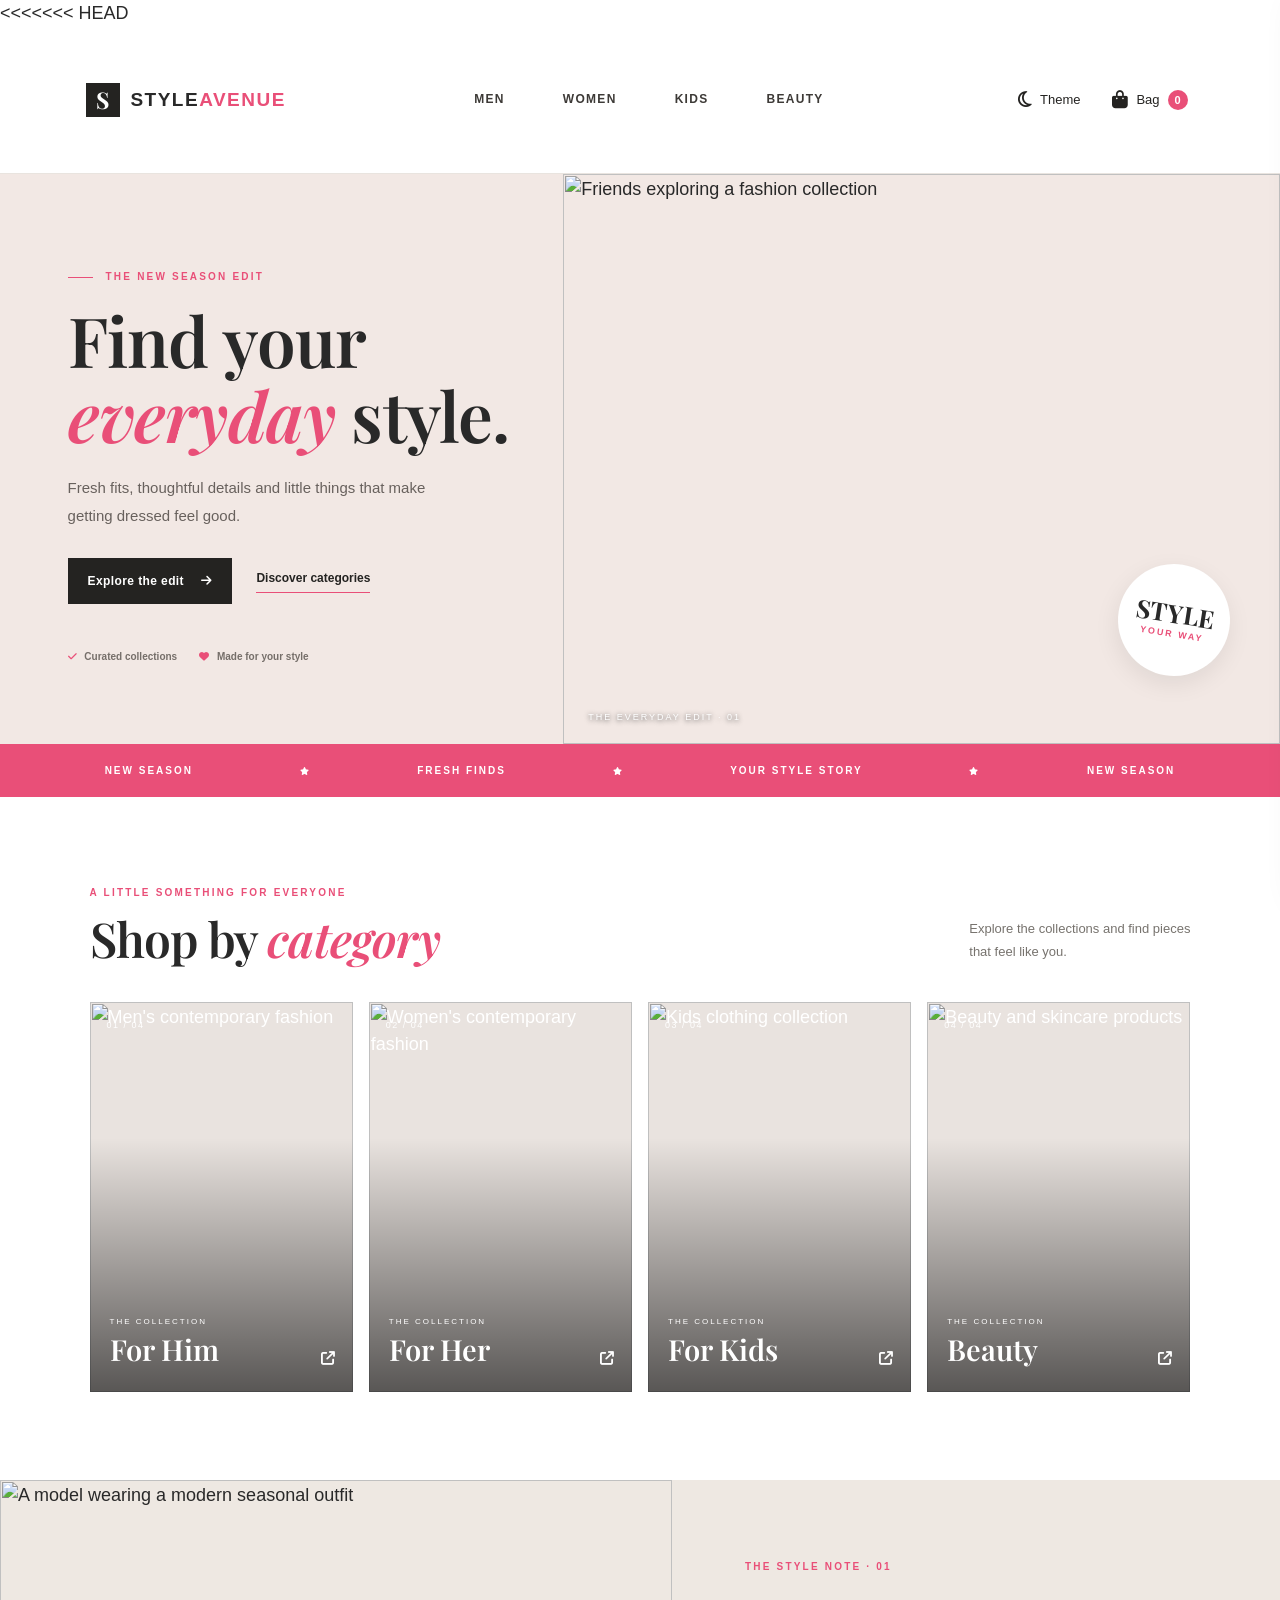
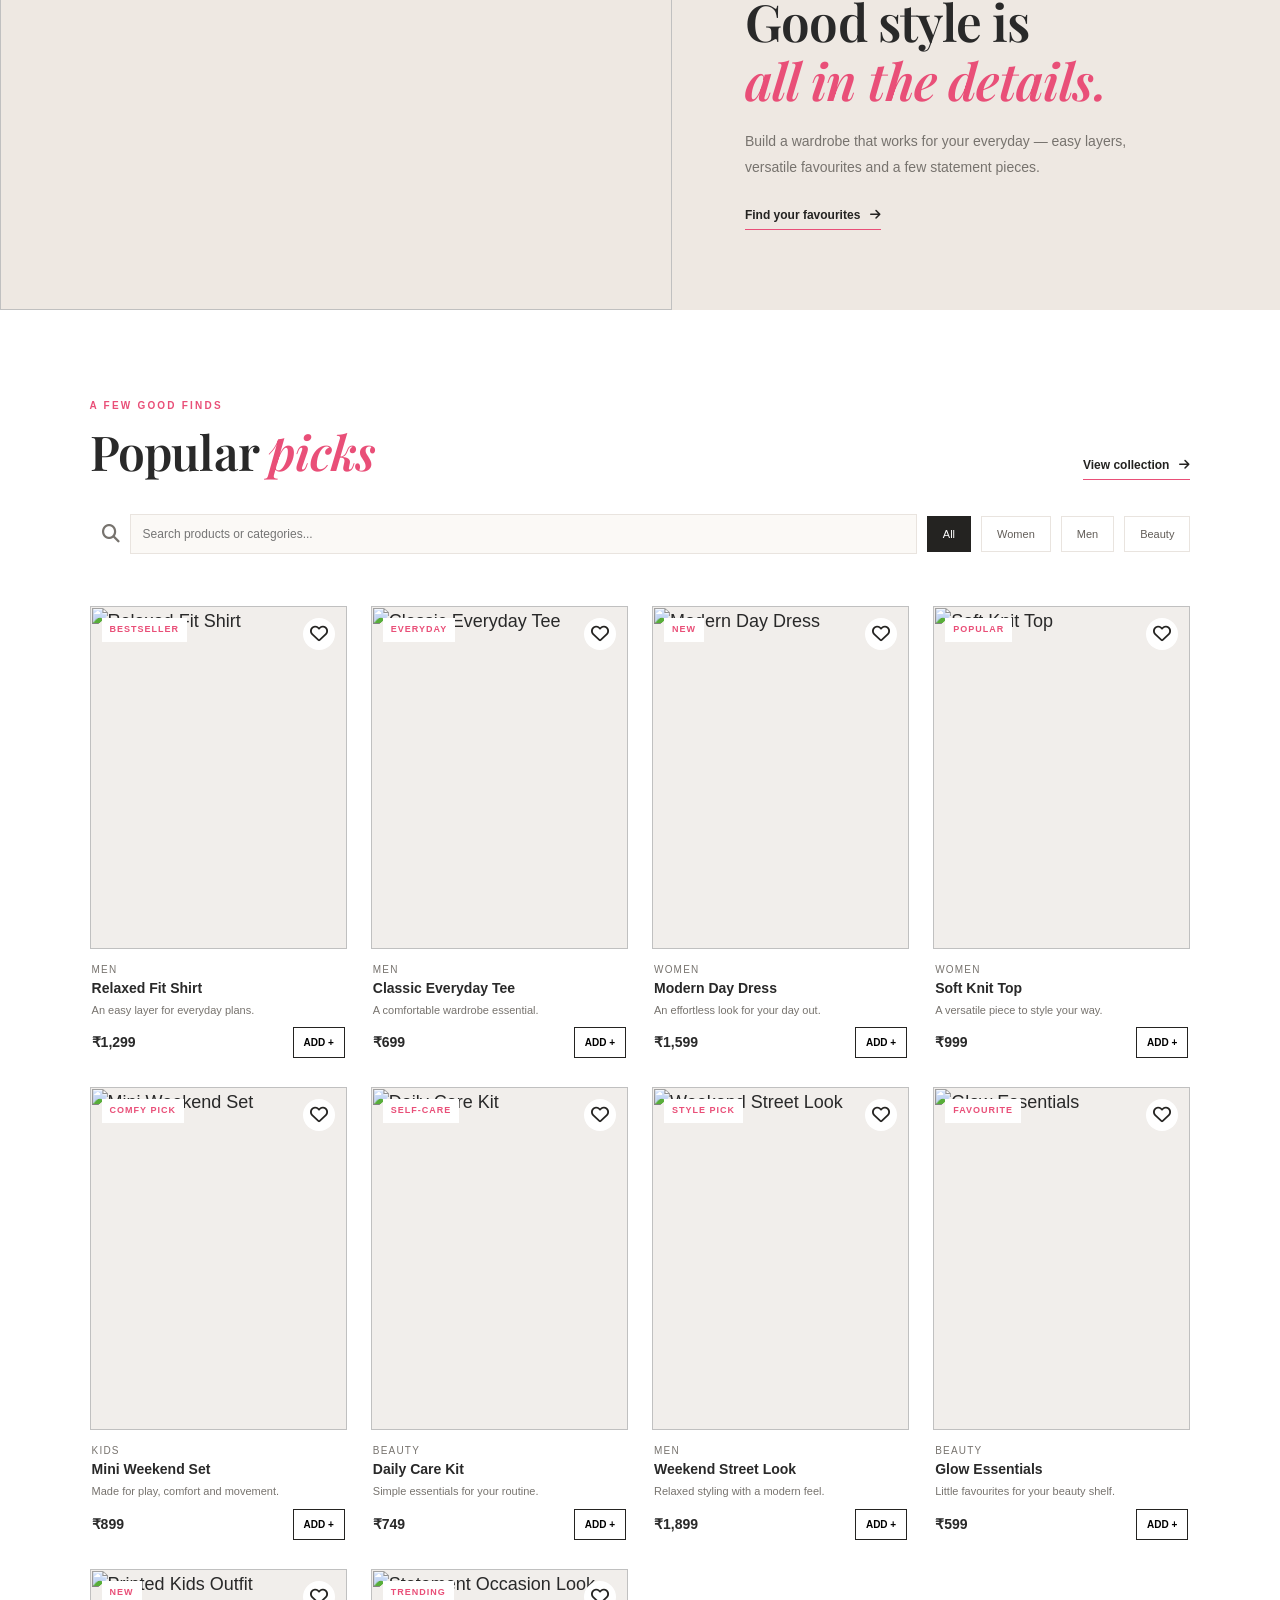
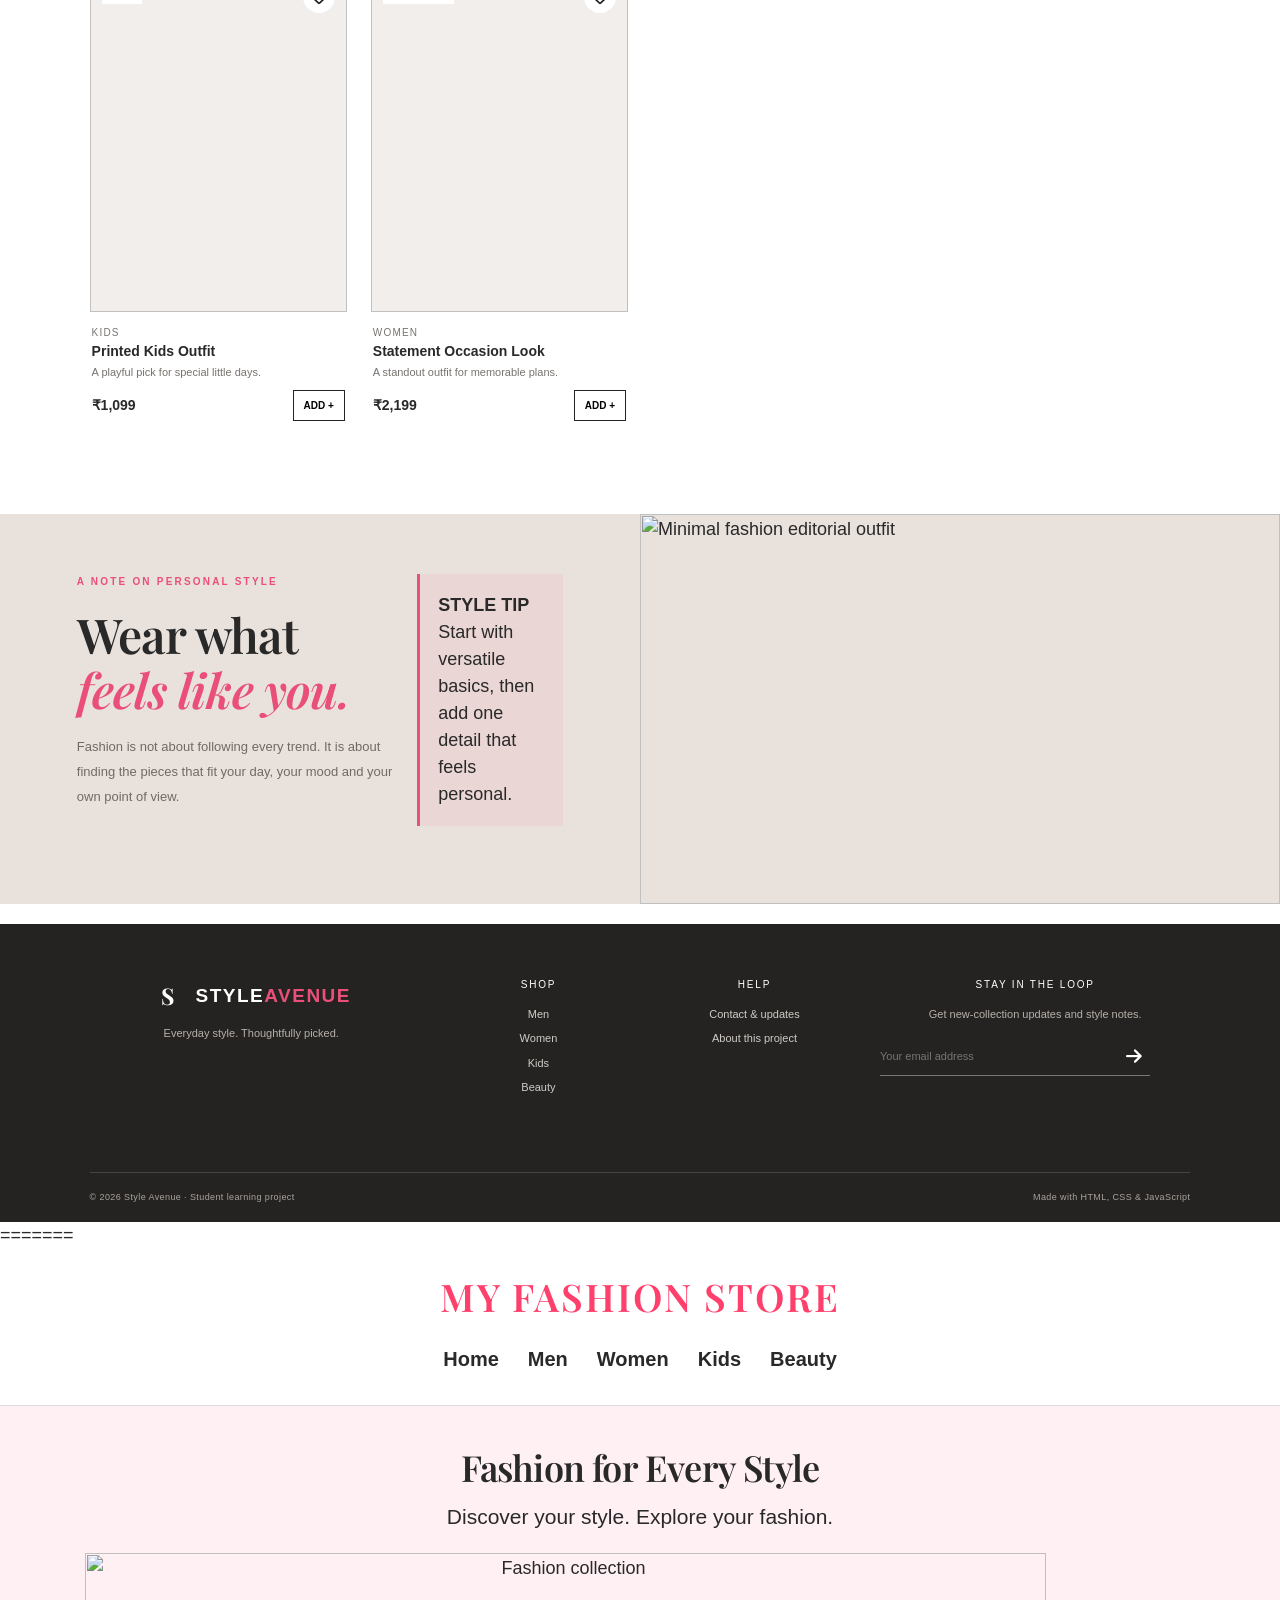
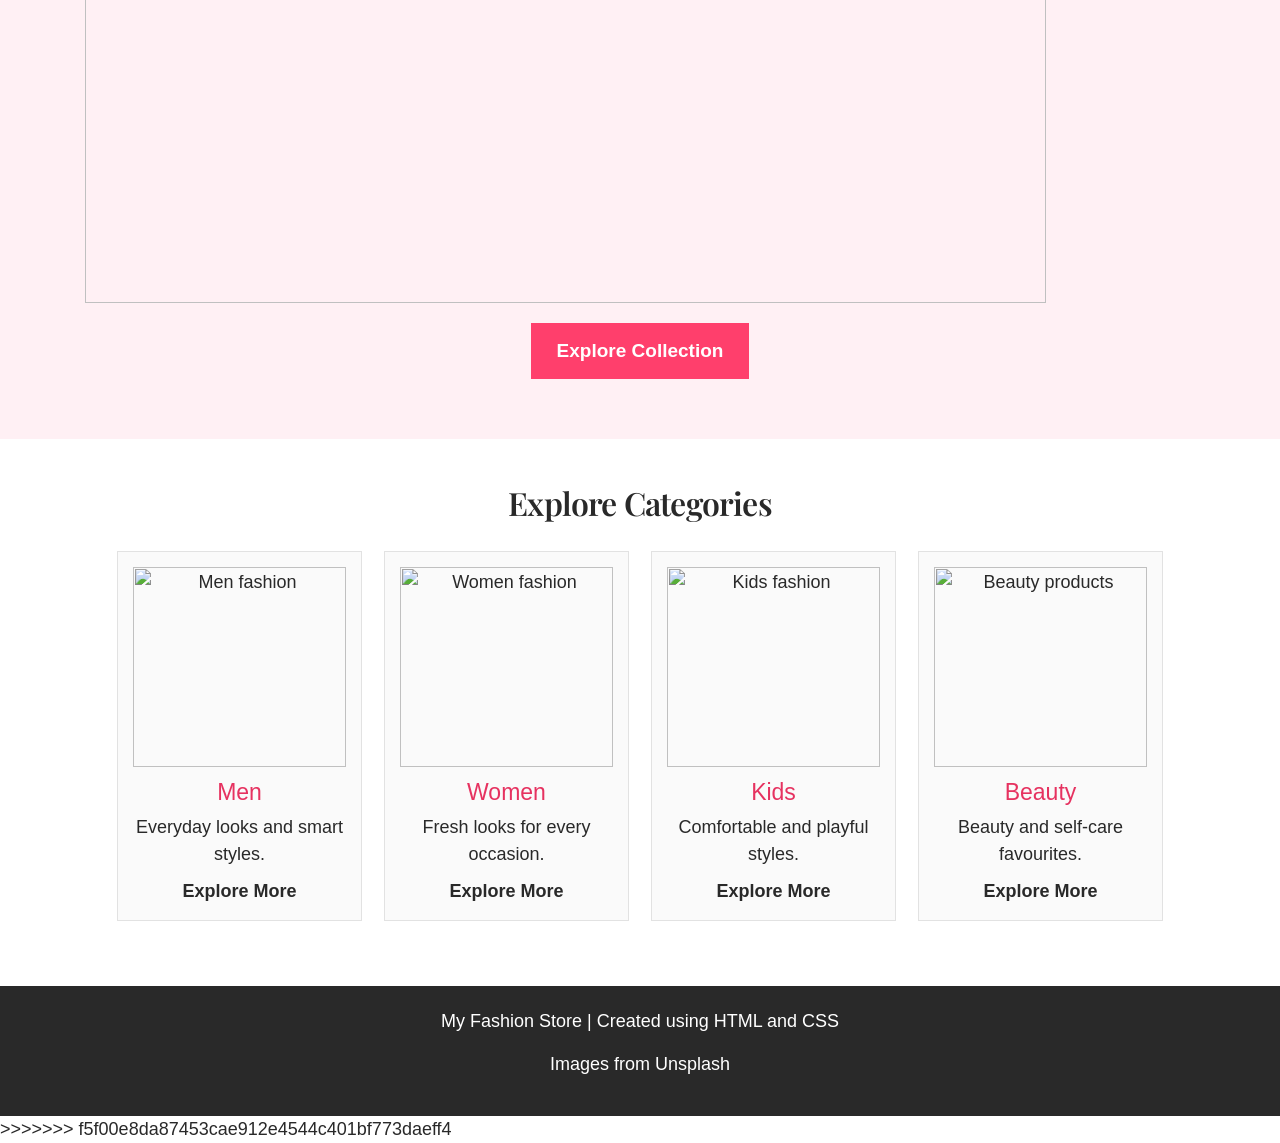
==== commit bd87540a: "Merge branch 'main' of https://github.com/shriyasrivastava99-png/Myntra-Clone-SRDT" ====
--- a/index.html
+++ b/index.html
@@ -1,3 +1,4 @@
+<<<<<<< HEAD
 <!DOCTYPE html>
 <html lang="en">
 
@@ -171,4 +172,90 @@
   <script src="script.js"></script>
 </body>
 
-</html>+</html>
+=======
+ 
+<!DOCTYPE html>
+<html lang="en">
+<head>
+    <meta charset="UTF-8">
+    <meta name="viewport" content="width=device-width, initial-scale=1.0">
+    <title>My Fashion Store</title>
+    <link rel="stylesheet" href="style.css">
+</head>
+<body>
+
+    <header>
+        <h1>MY FASHION STORE</h1>
+
+        <nav>
+            <a href="index.html">Home</a>
+            <a href="men.html">Men</a>
+            <a href="women.html">Women</a>
+            <a href="kids.html">Kids</a>
+            <a href="beauty.html">Beauty</a>
+        </nav>
+    </header>
+
+    <main>
+        <section class="welcome">
+            <h2>Fashion for Every Style</h2>
+            <p>Discover your style. Explore your fashion.</p>
+
+            <img class="hero-image"
+            src="https://images.unsplash.com/photo-1529139574466-a303027c1d8b?auto=format&fit=crop&w=1400&q=85"
+            alt="Fashion collection">
+
+            <p>
+                <a class="shop-button" href="women.html">
+                    Explore Collection
+                </a>
+            </p>
+        </section>
+
+        <section class="categories">
+            <h2>Explore Categories</h2>
+
+            <div class="category-list">
+
+                <div class="category">
+                    <img src="https://images.unsplash.com/photo-1516257984-b1b4d707412e?auto=format&fit=crop&w=600&q=80" alt="Men fashion">
+                    <h3>Men</h3>
+                    <p>Everyday looks and smart styles.</p>
+                    <a href="men.html">Explore More</a>
+                </div>
+
+                <div class="category">
+                    <img src="https://images.unsplash.com/photo-1539109136881-3be0616acf4b?auto=format&fit=crop&w=600&q=80" alt="Women fashion">
+                    <h3>Women</h3>
+                    <p>Fresh looks for every occasion.</p>
+                    <a href="women.html">Explore More</a>
+                </div>
+
+                <div class="category">
+                    <img src="https://images.unsplash.com/photo-1503919005314-30d93d07d823?auto=format&fit=crop&w=600&q=80" alt="Kids fashion">
+                    <h3>Kids</h3>
+                    <p>Comfortable and playful styles.</p>
+                    <a href="kids.html">Explore More</a>
+                </div>
+
+                <div class="category">
+                    <img src="https://images.unsplash.com/photo-1596462502278-27bfdc403348?auto=format&fit=crop&w=600&q=80" alt="Beauty products">
+                    <h3>Beauty</h3>
+                    <p>Beauty and self-care favourites.</p>
+                    <a href="beauty.html">Explore More</a>
+                </div>
+
+            </div>
+        </section>
+    </main>
+
+    <footer>
+        <p>My Fashion Store | Created using HTML and CSS</p>
+        <p>Images from <a href="https://unsplash.com/">Unsplash</a></p>
+    </footer>
+
+</body>
+</html>
+
+>>>>>>> f5f00e8da87453cae912e4544c401bf773daeff4
--- a/style.css
+++ b/style.css
@@ -1,3 +1,4 @@
+<<<<<<< HEAD
 /* STYLE AVENUE — shared stylesheet */
 /* Universal selector and element selectors */
 * {
@@ -1164,4 +1165,214 @@
         width: 100%;
         margin: 15px 0;
     }
-}+}
+=======
+   
+* {
+    margin: 0;
+    padding: 0;
+    box-sizing: border-box;
+}
+
+body {
+    font-family: Arial, sans-serif;
+    background-color: #ffffff;
+    color: #292929;
+    font-size: 18px;
+    line-height: 1.5;
+}
+
+/* Header */
+
+header {
+    background-color: white;
+    padding: 25px 18px;
+    text-align: center;
+    border-bottom: 1px solid #dddddd;
+}
+
+header h1 {
+    color: #ff3f6c;
+    font-size: 38px;
+    letter-spacing: 2px;
+    margin-bottom: 18px;
+}
+
+/* Navigation */
+
+nav a {
+    display: inline-block;
+    text-decoration: none;
+    color: #292929;
+    margin: 6px 12px;
+    font-size: 20px;
+    font-weight: bold;
+}
+
+nav a:hover {
+    color: #ff3f6c;
+}
+
+/* Home Banner */
+
+.welcome {
+    background-color: #fff0f4;
+    text-align: center;
+    padding: 40px 20px;
+}
+
+.welcome h2 {
+    font-size: 36px;
+    margin-bottom: 12px;
+}
+
+.welcome p {
+    font-size: 21px;
+    margin-bottom: 20px;
+}
+
+.hero-image {
+    width: 88%;
+    height: 350px;
+    object-fit: cover;
+    margin: 10px 0 20px;
+}
+
+.shop-button {
+    display: inline-block;
+    background-color: #ff3f6c;
+    color: white;
+    padding: 14px 26px;
+    text-decoration: none;
+    font-size: 19px;
+    font-weight: bold;
+}
+
+.shop-button:hover {
+    background-color: #d92d57;
+}
+
+/* Categories and Products */
+
+.categories,
+.collection {
+    padding: 45px 22px;
+    text-align: center;
+}
+
+.categories h2,
+.collection h2 {
+    font-size: 32px;
+    margin-bottom: 28px;
+}
+
+.category-list,
+.product-list {
+    display: flex;
+    justify-content: center;
+    gap: 22px;
+    flex-wrap: wrap;
+}
+
+.category,
+.product {
+    background-color: #fafafa;
+    border: 1px solid #e2e2e2;
+    padding: 15px;
+    width: 245px;
+    text-align: center;
+}
+
+.category img {
+    width: 100%;
+    height: 200px;
+    object-fit: cover;
+    margin-bottom: 12px;
+}
+
+.product img {
+    width: 100%;
+    height: 250px;
+    object-fit: cover;
+    margin-bottom: 12px;
+}
+
+.category h3,
+.product h3 {
+    color: #e63260;
+    font-size: 23px;
+    margin-bottom: 8px;
+}
+
+.category p,
+.product p {
+    font-size: 18px;
+    margin-bottom: 10px;
+}
+
+.category a,
+.product a {
+    color: #292929;
+    font-weight: bold;
+}
+
+.price {
+    font-weight: bold;
+    font-size: 19px;
+}
+
+/* Collection Heading */
+
+.collection-intro {
+    background-color: #fff0f4;
+    text-align: center;
+    padding: 35px 18px;
+}
+
+.collection-intro h2 {
+    font-size: 35px;
+    margin-bottom: 8px;
+}
+
+.collection-intro p {
+    font-size: 20px;
+}
+
+/* Footer */
+
+footer {
+    background-color: #292929;
+    color: white;
+    text-align: center;
+    padding: 22px;
+    margin-top: 20px;
+}
+
+footer a {
+    color: white;
+}
+
+/* Mobile Screen */
+
+@media (max-width: 600px) {
+    header h1 {
+        font-size: 29px;
+    }
+
+    nav a {
+        font-size: 17px;
+        margin: 5px 8px;
+    }
+
+    .hero-image {
+        width: 100%;
+        height: 230px;
+    }
+
+    .category,
+    .product {
+        width: 100%;
+        max-width: 340px;
+    }
+}
+>>>>>>> f5f00e8da87453cae912e4544c401bf773daeff4
--- a/style.css
+++ b/style.css
@@ -1,3 +1,4 @@
+<<<<<<< HEAD
 /* STYLE AVENUE — shared stylesheet */
 /* Universal selector and element selectors */
 * {
@@ -1164,4 +1165,214 @@
         width: 100%;
         margin: 15px 0;
     }
-}+}
+=======
+   
+* {
+    margin: 0;
+    padding: 0;
+    box-sizing: border-box;
+}
+
+body {
+    font-family: Arial, sans-serif;
+    background-color: #ffffff;
+    color: #292929;
+    font-size: 18px;
+    line-height: 1.5;
+}
+
+/* Header */
+
+header {
+    background-color: white;
+    padding: 25px 18px;
+    text-align: center;
+    border-bottom: 1px solid #dddddd;
+}
+
+header h1 {
+    color: #ff3f6c;
+    font-size: 38px;
+    letter-spacing: 2px;
+    margin-bottom: 18px;
+}
+
+/* Navigation */
+
+nav a {
+    display: inline-block;
+    text-decoration: none;
+    color: #292929;
+    margin: 6px 12px;
+    font-size: 20px;
+    font-weight: bold;
+}
+
+nav a:hover {
+    color: #ff3f6c;
+}
+
+/* Home Banner */
+
+.welcome {
+    background-color: #fff0f4;
+    text-align: center;
+    padding: 40px 20px;
+}
+
+.welcome h2 {
+    font-size: 36px;
+    margin-bottom: 12px;
+}
+
+.welcome p {
+    font-size: 21px;
+    margin-bottom: 20px;
+}
+
+.hero-image {
+    width: 88%;
+    height: 350px;
+    object-fit: cover;
+    margin: 10px 0 20px;
+}
+
+.shop-button {
+    display: inline-block;
+    background-color: #ff3f6c;
+    color: white;
+    padding: 14px 26px;
+    text-decoration: none;
+    font-size: 19px;
+    font-weight: bold;
+}
+
+.shop-button:hover {
+    background-color: #d92d57;
+}
+
+/* Categories and Products */
+
+.categories,
+.collection {
+    padding: 45px 22px;
+    text-align: center;
+}
+
+.categories h2,
+.collection h2 {
+    font-size: 32px;
+    margin-bottom: 28px;
+}
+
+.category-list,
+.product-list {
+    display: flex;
+    justify-content: center;
+    gap: 22px;
+    flex-wrap: wrap;
+}
+
+.category,
+.product {
+    background-color: #fafafa;
+    border: 1px solid #e2e2e2;
+    padding: 15px;
+    width: 245px;
+    text-align: center;
+}
+
+.category img {
+    width: 100%;
+    height: 200px;
+    object-fit: cover;
+    margin-bottom: 12px;
+}
+
+.product img {
+    width: 100%;
+    height: 250px;
+    object-fit: cover;
+    margin-bottom: 12px;
+}
+
+.category h3,
+.product h3 {
+    color: #e63260;
+    font-size: 23px;
+    margin-bottom: 8px;
+}
+
+.category p,
+.product p {
+    font-size: 18px;
+    margin-bottom: 10px;
+}
+
+.category a,
+.product a {
+    color: #292929;
+    font-weight: bold;
+}
+
+.price {
+    font-weight: bold;
+    font-size: 19px;
+}
+
+/* Collection Heading */
+
+.collection-intro {
+    background-color: #fff0f4;
+    text-align: center;
+    padding: 35px 18px;
+}
+
+.collection-intro h2 {
+    font-size: 35px;
+    margin-bottom: 8px;
+}
+
+.collection-intro p {
+    font-size: 20px;
+}
+
+/* Footer */
+
+footer {
+    background-color: #292929;
+    color: white;
+    text-align: center;
+    padding: 22px;
+    margin-top: 20px;
+}
+
+footer a {
+    color: white;
+}
+
+/* Mobile Screen */
+
+@media (max-width: 600px) {
+    header h1 {
+        font-size: 29px;
+    }
+
+    nav a {
+        font-size: 17px;
+        margin: 5px 8px;
+    }
+
+    .hero-image {
+        width: 100%;
+        height: 230px;
+    }
+
+    .category,
+    .product {
+        width: 100%;
+        max-width: 340px;
+    }
+}
+>>>>>>> f5f00e8da87453cae912e4544c401bf773daeff4
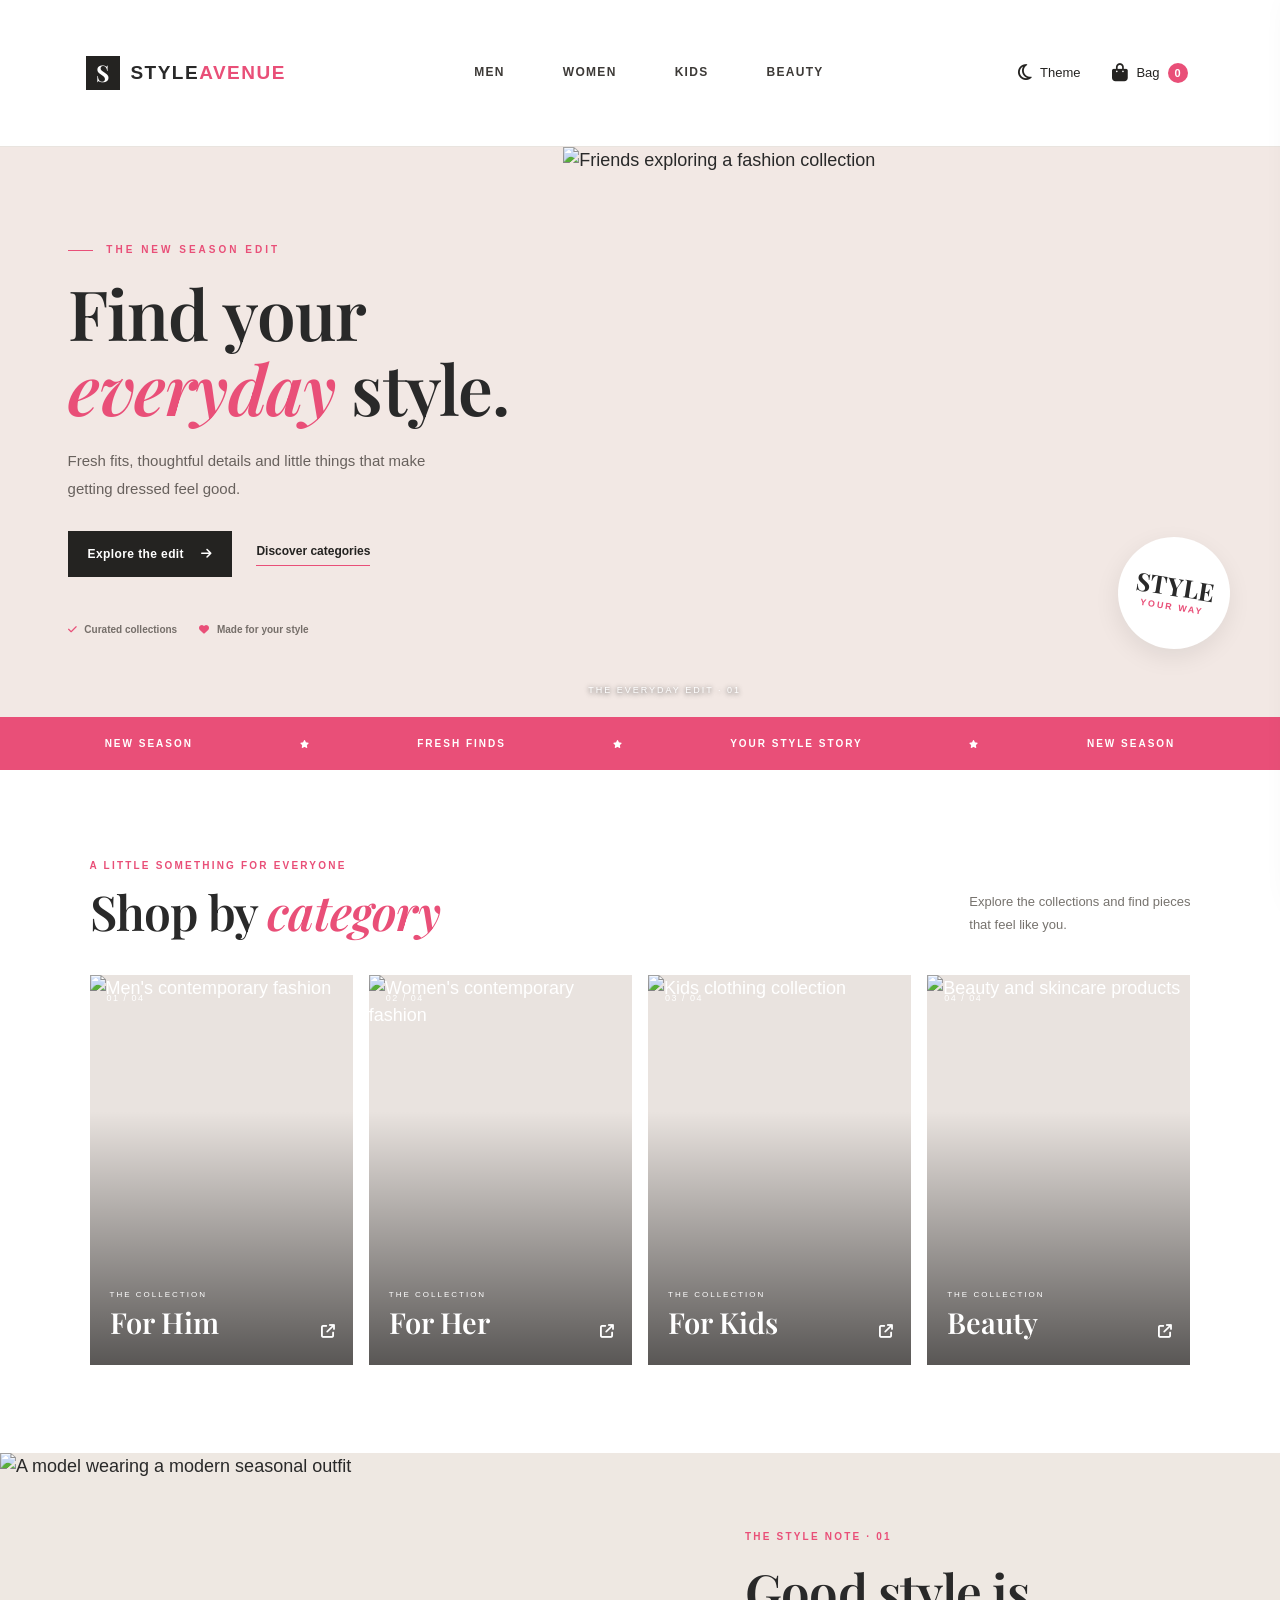
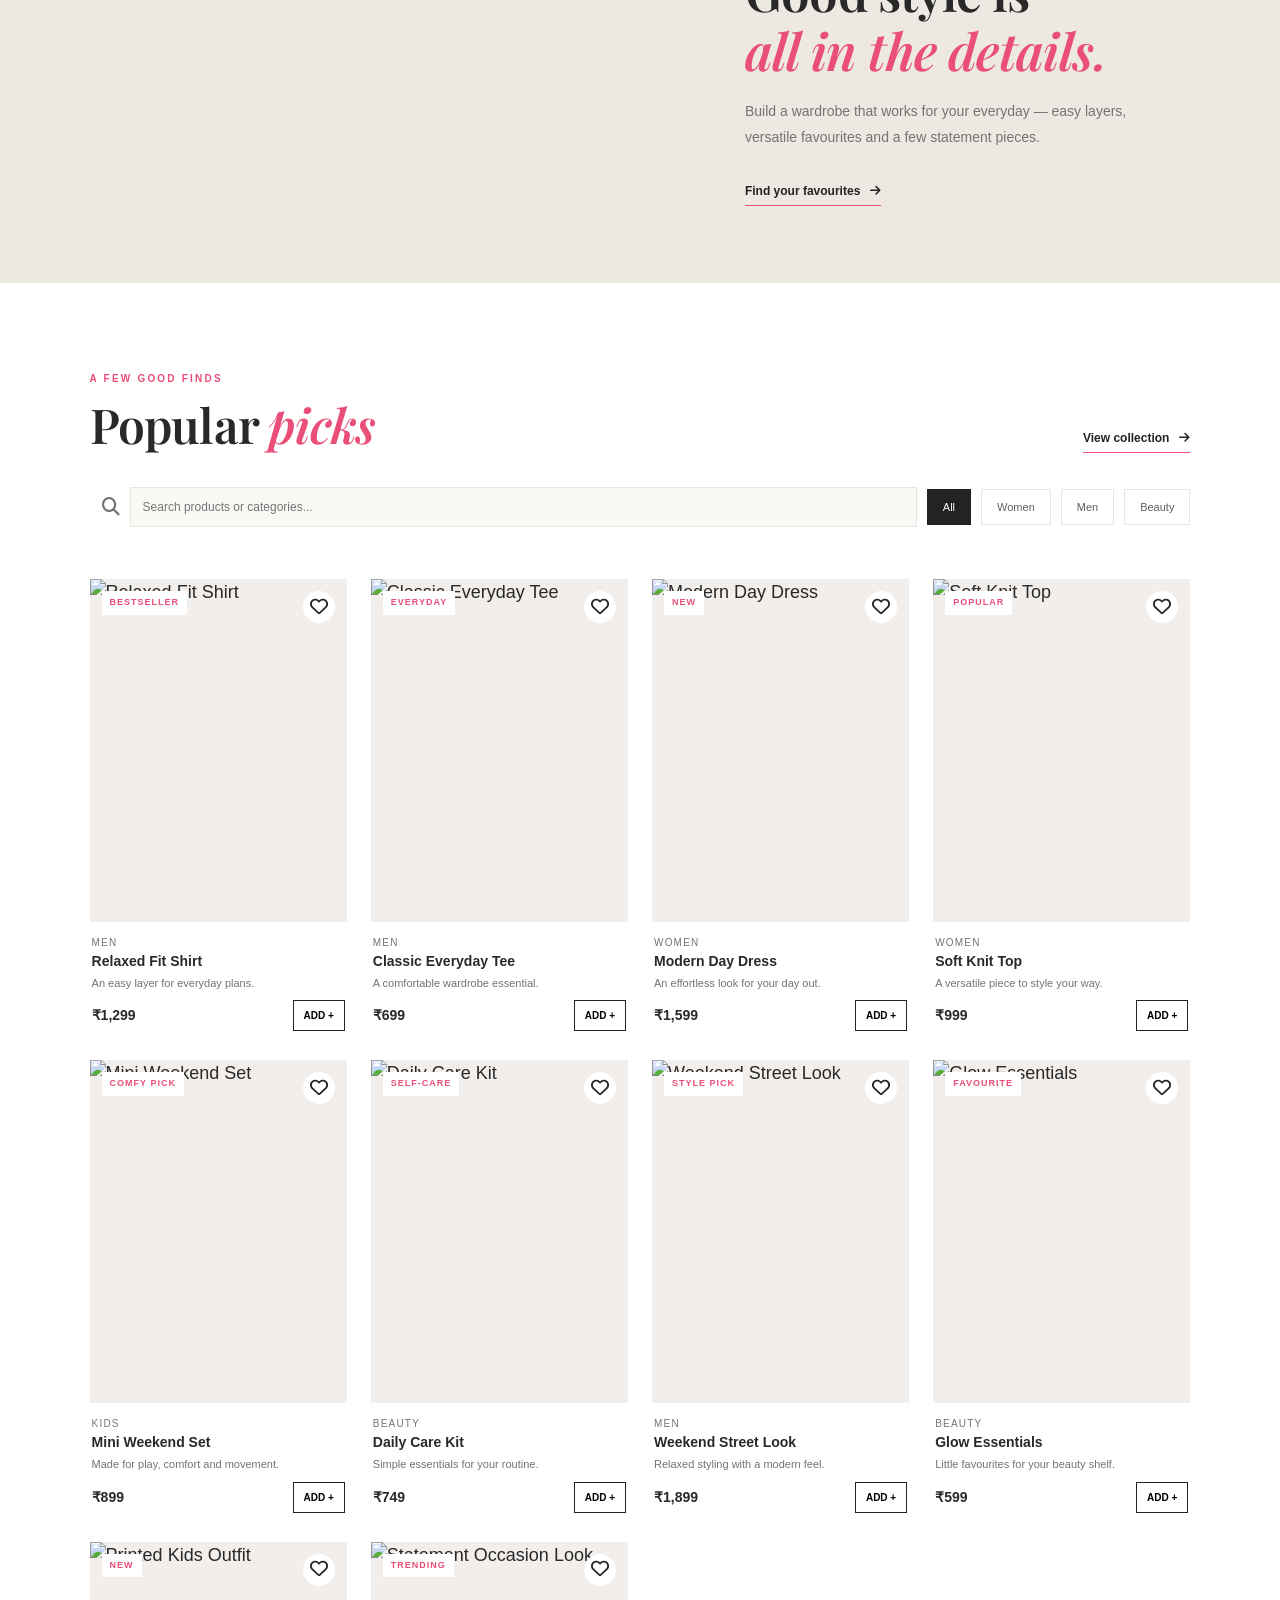
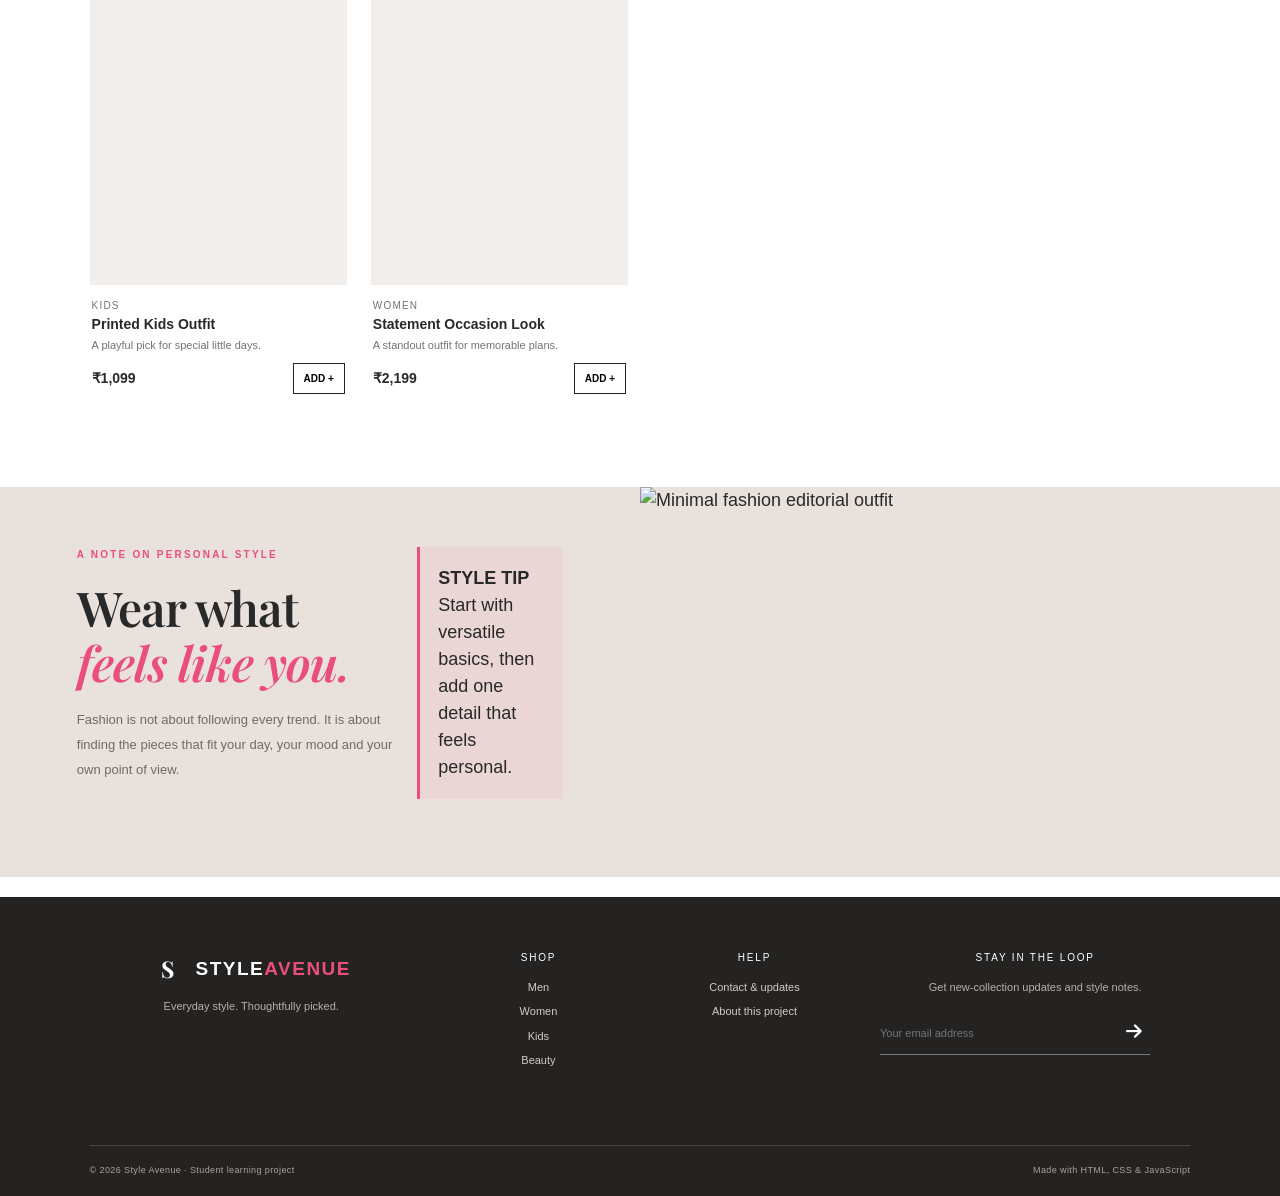
==== commit 0ee33dcf: "Updated Myntra Clone with CSS and JavaScript" ====
--- a/index.html
+++ b/index.html
@@ -1,4 +1,4 @@
-<<<<<<< HEAD
+
 <!DOCTYPE html>
 <html lang="en">
 
@@ -173,89 +173,3 @@
 </body>
 
 </html>
-=======
- 
-<!DOCTYPE html>
-<html lang="en">
-<head>
-    <meta charset="UTF-8">
-    <meta name="viewport" content="width=device-width, initial-scale=1.0">
-    <title>My Fashion Store</title>
-    <link rel="stylesheet" href="style.css">
-</head>
-<body>
-
-    <header>
-        <h1>MY FASHION STORE</h1>
-
-        <nav>
-            <a href="index.html">Home</a>
-            <a href="men.html">Men</a>
-            <a href="women.html">Women</a>
-            <a href="kids.html">Kids</a>
-            <a href="beauty.html">Beauty</a>
-        </nav>
-    </header>
-
-    <main>
-        <section class="welcome">
-            <h2>Fashion for Every Style</h2>
-            <p>Discover your style. Explore your fashion.</p>
-
-            <img class="hero-image"
-            src="https://images.unsplash.com/photo-1529139574466-a303027c1d8b?auto=format&fit=crop&w=1400&q=85"
-            alt="Fashion collection">
-
-            <p>
-                <a class="shop-button" href="women.html">
-                    Explore Collection
-                </a>
-            </p>
-        </section>
-
-        <section class="categories">
-            <h2>Explore Categories</h2>
-
-            <div class="category-list">
-
-                <div class="category">
-                    <img src="https://images.unsplash.com/photo-1516257984-b1b4d707412e?auto=format&fit=crop&w=600&q=80" alt="Men fashion">
-                    <h3>Men</h3>
-                    <p>Everyday looks and smart styles.</p>
-                    <a href="men.html">Explore More</a>
-                </div>
-
-                <div class="category">
-                    <img src="https://images.unsplash.com/photo-1539109136881-3be0616acf4b?auto=format&fit=crop&w=600&q=80" alt="Women fashion">
-                    <h3>Women</h3>
-                    <p>Fresh looks for every occasion.</p>
-                    <a href="women.html">Explore More</a>
-                </div>
-
-                <div class="category">
-                    <img src="https://images.unsplash.com/photo-1503919005314-30d93d07d823?auto=format&fit=crop&w=600&q=80" alt="Kids fashion">
-                    <h3>Kids</h3>
-                    <p>Comfortable and playful styles.</p>
-                    <a href="kids.html">Explore More</a>
-                </div>
-
-                <div class="category">
-                    <img src="https://images.unsplash.com/photo-1596462502278-27bfdc403348?auto=format&fit=crop&w=600&q=80" alt="Beauty products">
-                    <h3>Beauty</h3>
-                    <p>Beauty and self-care favourites.</p>
-                    <a href="beauty.html">Explore More</a>
-                </div>
-
-            </div>
-        </section>
-    </main>
-
-    <footer>
-        <p>My Fashion Store | Created using HTML and CSS</p>
-        <p>Images from <a href="https://unsplash.com/">Unsplash</a></p>
-    </footer>
-
-</body>
-</html>
-
->>>>>>> f5f00e8da87453cae912e4544c401bf773daeff4
